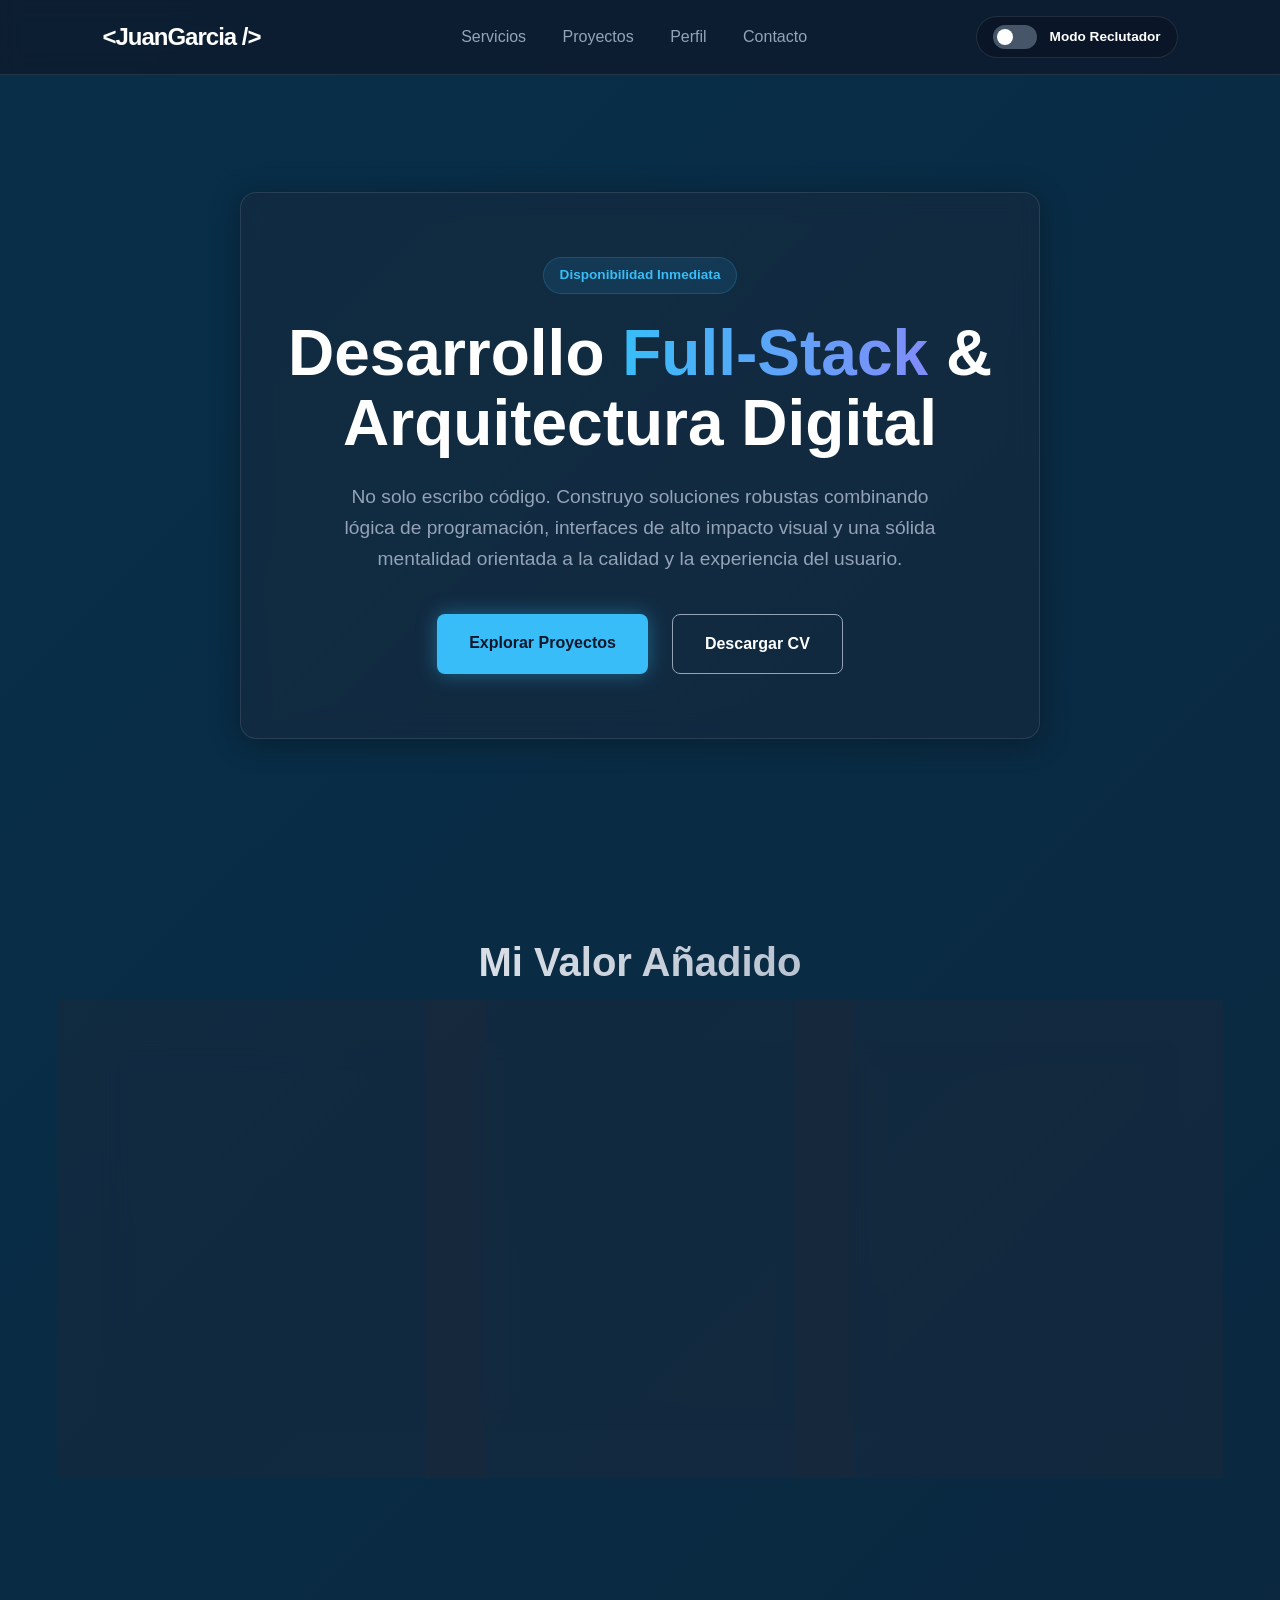
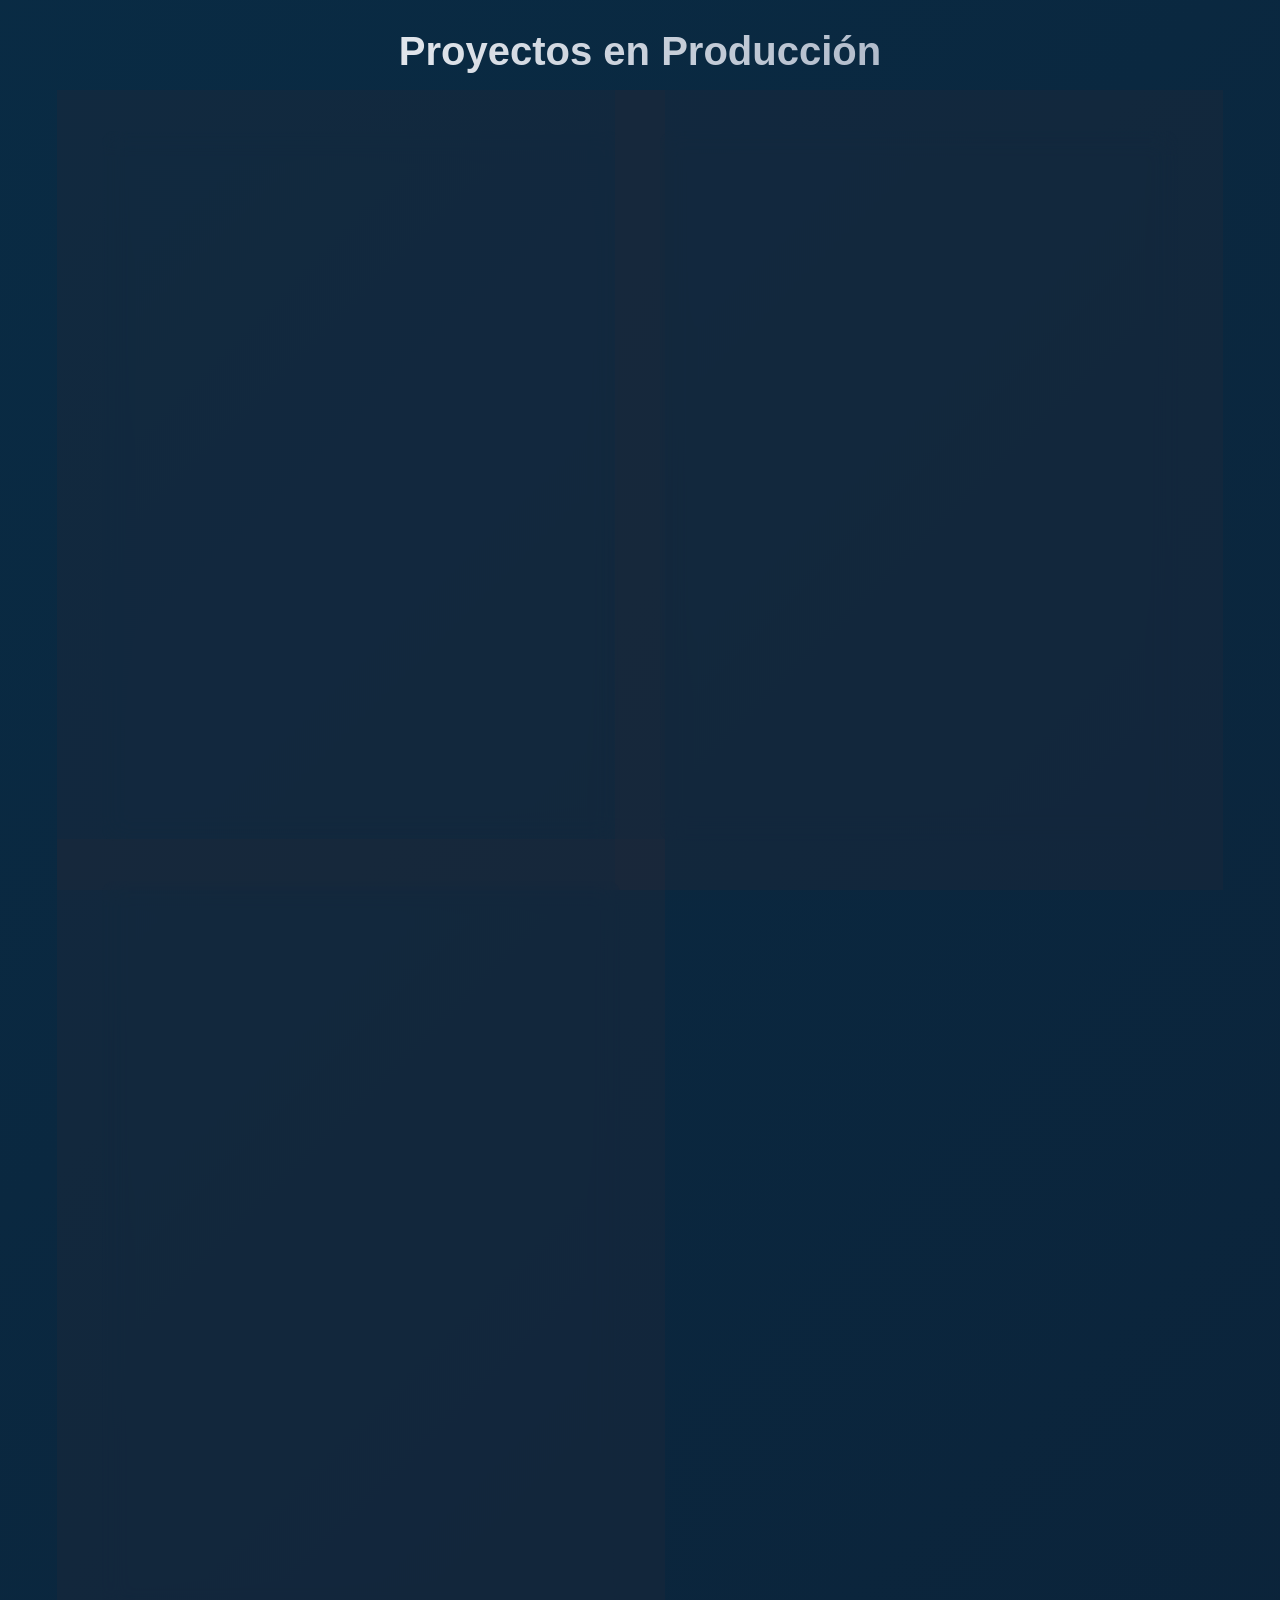
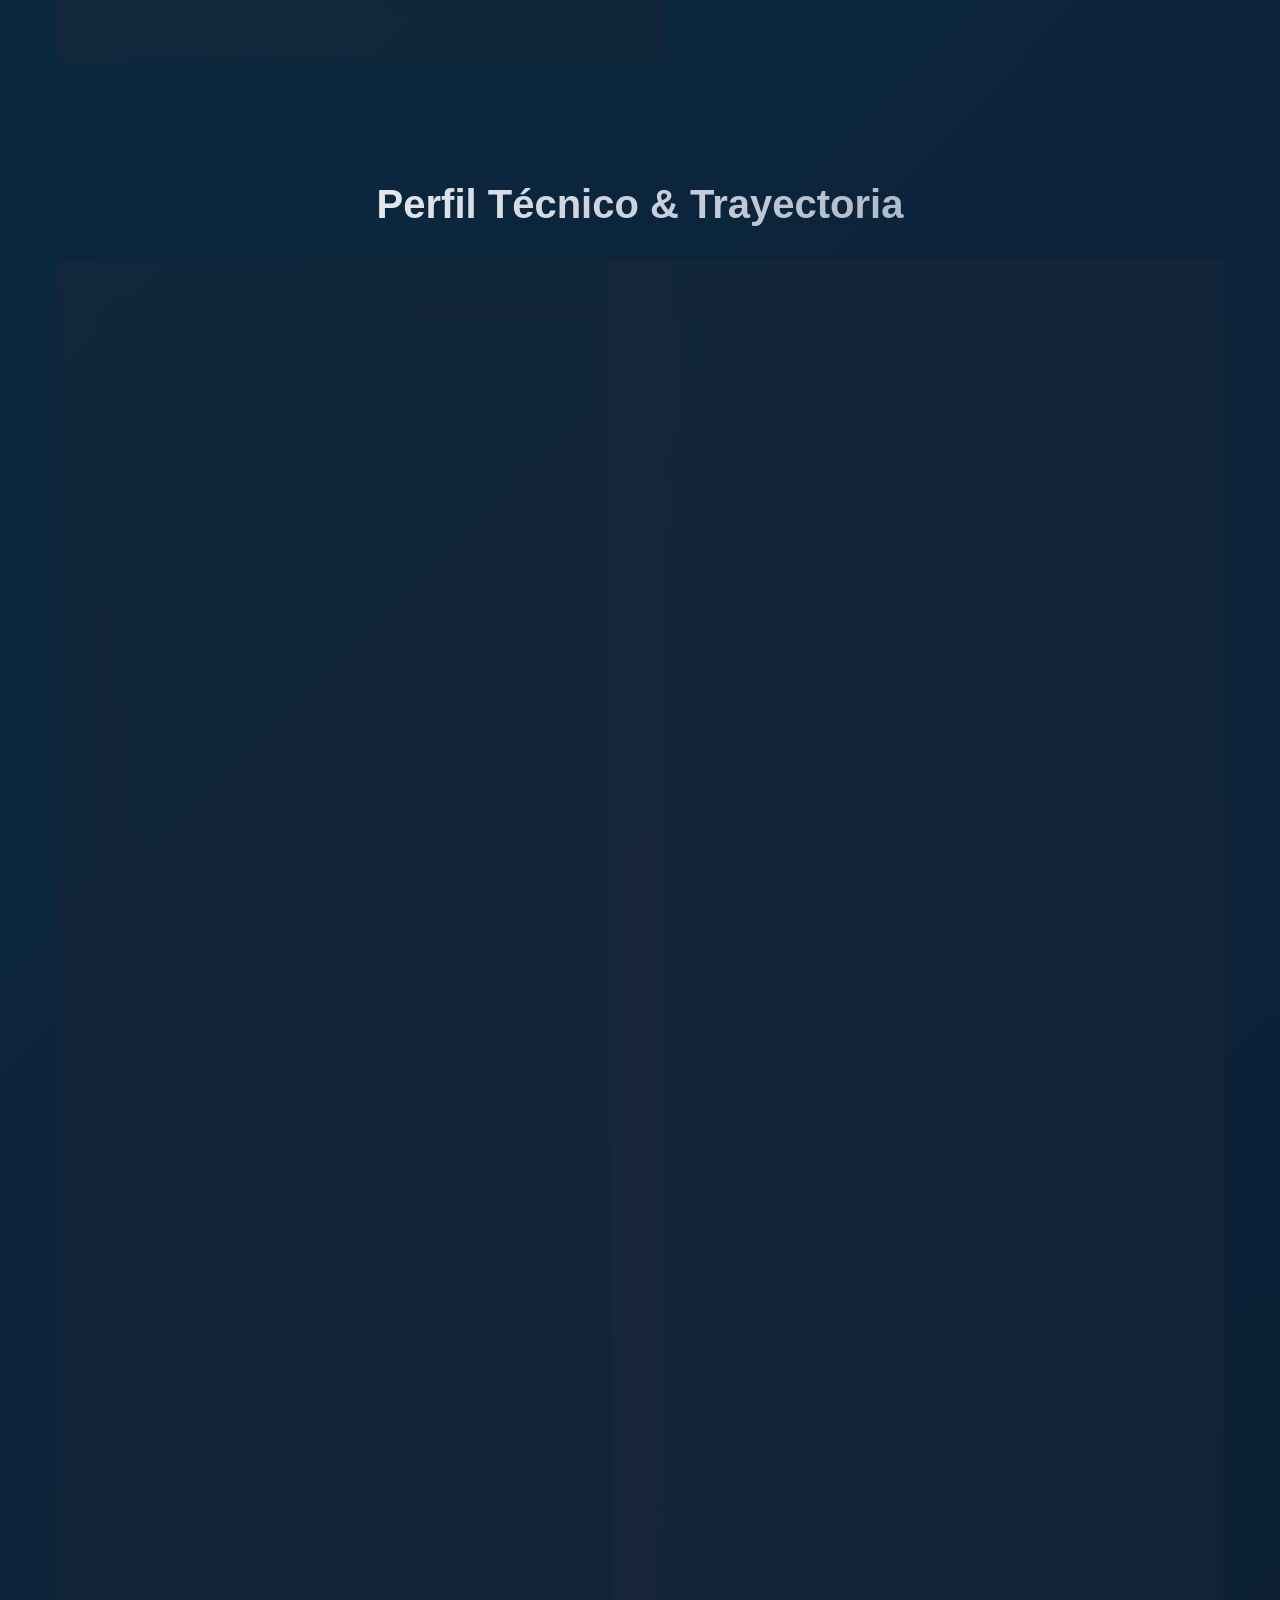
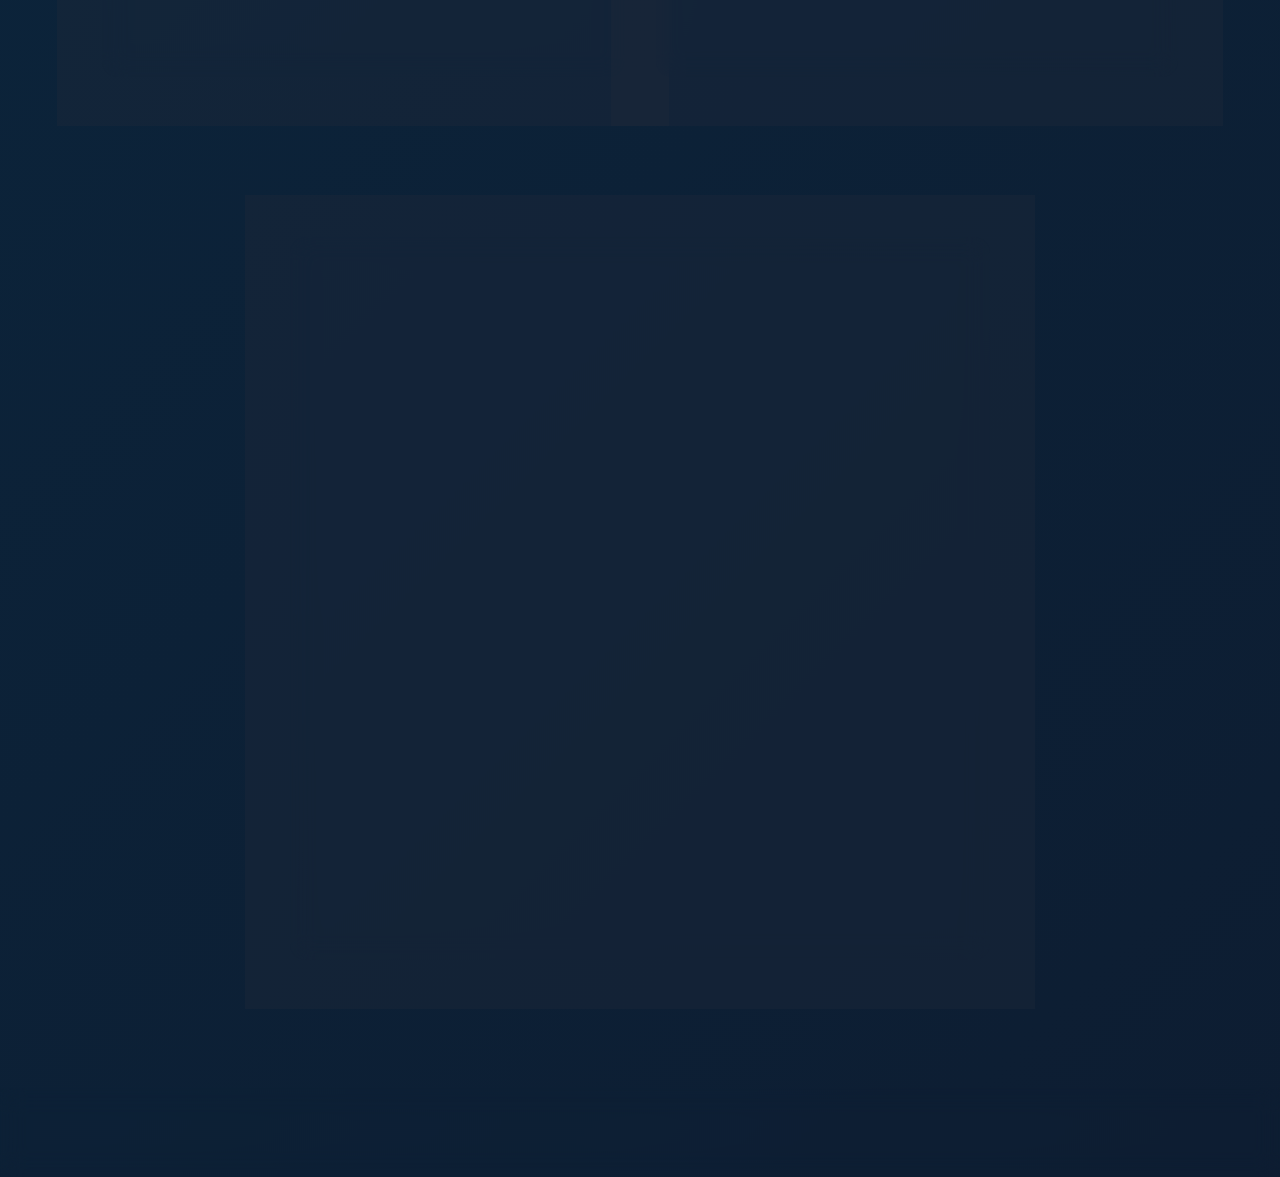
==== HTML/index.html @ 7538dfa9 "Lanzamiento inicial: Estructura del portafolio profesional con carga dinámica de proyectos" ====
<!DOCTYPE html>
<html lang="es">
<head>
    <meta charset="UTF-8">
    <meta name="viewport" content="width=device-width, initial-scale=1.0">
    <title>Juan Garcia | Full-Stack Developer</title>
    <link rel="stylesheet" href="../CSS/style.css">
</head>
<body>

    <header class="main-header">
        <div class="logo">
            <a href="#">&lt;JuanGarcia /&gt;</a>
        </div>
        <nav class="nav-links">
            <a href="#servicios">Servicios</a>
            <a href="#proyectos">Proyectos</a>
            <a href="#sobre-mi">Perfil</a>
            <a href="#contacto">Contacto</a>
        </nav>
        <div class="recruiter-toggle-container">
            <label class="switch">
                <input type="checkbox" id="recruiterModeToggle">
                <span class="slider round"></span>
            </label>
            <span class="toggle-text">Modo Reclutador</span>
        </div>
    </header>

    <main>
        <!-- HERO SECTION -->
        <section id="hero" class="hero-section">
            <div class="glass-panel hero-content">
                <div class="hero-badge">Disponibilidad Inmediata</div>
                <h1>Desarrollo <span class="highlight-gradient">Full-Stack</span> & Arquitectura Digital</h1>
                <p class="hero-description">
                    No solo escribo código. Construyo soluciones robustas combinando lógica de programación, interfaces de alto impacto visual y una sólida mentalidad orientada a la calidad y la experiencia del usuario.
                </p>
                <div class="hero-ctas">
                    <a href="#proyectos" class="btn btn-glow">Explorar Proyectos</a>
                    <a href="assets/cv-juan-garcia.pdf" download="CV_Juan_Garcia.pdf" class="btn btn-outline recruiter-target">
                        Descargar CV
                    </a>
                </div>
            </div>
        </section>

        <!-- SERVICES SECTION -->
        <section id="servicios" class="services-section">
            <h2 class="section-title">Mi Valor Añadido</h2>
            <div class="services-grid">
                <div class="service-card glass-panel">
                    <div class="service-icon">⚙️</div>
                    <h3>Desarrollo Web & Lógica</h3>
                    <p>Creación de interfaces dinámicas y estructuradas utilizando HTML5, CSS3 y JavaScript para el frontend, junto con la implementación de scripts y lógica de programación en Python.</p>
                </div>
                <div class="service-card glass-panel">
                    <div class="service-icon">🛡️</div>
                    <h3>Calidad de Software (QA)</h3>
                    <p>Aplicación de mi experiencia en testing para asegurar un código robusto. Diseño aplicaciones con una mentalidad preventiva, enfocada en la detección temprana de bugs y la estabilidad del sistema.</p>
                </div>
                <div class="service-card glass-panel">
                    <div class="service-icon">🗣️</div>
                    <h3>UI/UX Centrado en el Usuario</h3>
                    <p>Uso de mi background en atención al cliente para entender empáticamente las necesidades reales del usuario final, traduciéndolas en interfaces digitales intuitivas y fluidas.</p>
                </div>
            </div>
        </section>

        <!-- PROJECTS SECTION -->
        <section id="proyectos" class="projects-section">
            <h2 class="section-title">Proyectos en Producción</h2>
            <div id="projectsGrid" class="projects-grid"></div>
        </section>

        <!-- PROFILE / DASHBOARD SECTION -->
        <section id="sobre-mi" class="about-section">
            <h2 class="section-title">Perfil Técnico & Trayectoria</h2>

            <div class="dashboard-container">
                <!-- COLUMNA IZQUIERDA: DASHBOARD DE MÉTRICAS -->
                <div class="metrics-panel glass-panel">
                    <h3 class="panel-subtitle">Stack de Tecnologías</h3>
                    <div class="stats-grid">

                        <div class="stat-card">
                            <div class="stat-value">65<span class="percent">%</span></div>
                            <div class="stat-label">HTML5 & CSS3 (Maquetación)</div>
                            <div class="stat-bar"><div class="fill" style="width: 65%;"></div></div>
                        </div>

                        <div class="stat-card">
                            <div class="stat-value">60<span class="percent">%</span></div>
                            <div class="stat-label">JavaScript (Lógica Core)</div>
                            <div class="stat-bar"><div class="fill" style="width: 60%;"></div></div>
                        </div>

                        <div class="stat-card">
                            <div class="stat-value">60<span class="percent">%</span></div>
                            <div class="stat-label">Python (Estructuras & Scripting)</div>
                            <div class="stat-bar"><div class="fill" style="width: 60%;"></div></div>
                        </div>

                        <div class="stat-card">
                            <div class="stat-value">55<span class="percent">%</span></div>
                            <div class="stat-label">Git & GitHub (Control de Versiones)</div>
                            <div class="stat-bar"><div class="fill" style="width: 55%;"></div></div>
                        </div>

                        <div class="stat-card">
                            <div class="stat-value">50<span class="percent">%</span></div>
                            <div class="stat-label">Jira (Gestión de Tareas)</div>
                            <div class="stat-bar"><div class="fill" style="width: 50%;"></div></div>
                        </div>

                        <div class="stat-card">
                            <div class="stat-value">50<span class="percent">%</span></div>
                            <div class="stat-label">QA & Testing Junior</div>
                            <div class="stat-bar"><div class="fill" style="width: 50%;"></div></div>
                        </div>

                        <div class="stat-card">
                            <div class="stat-value">40<span class="percent">%</span></div>
                            <div class="stat-label">SQL (Consultas Básicas)</div>
                            <div class="stat-bar"><div class="fill" style="width: 40%;"></div></div>
                        </div>

                        <div class="stat-card">
                            <div class="stat-value">30<span class="percent">%</span></div>
                            <div class="stat-label">PHP (Sintaxis Inicial)</div>
                            <div class="stat-bar"><div class="fill" style="width: 30%;"></div></div>
                        </div>

                    </div>
                </div>

                <!-- COLUMNA DERECHA: ITINERARIO / LÍNEA DE TIEMPO -->
                <div class="timeline-panel glass-panel">
                    <h3 class="panel-subtitle">Trayectoria & Formación</h3>
                    <div class="timeline-route">

                        <!-- NODO: Formación Académica -->
                        <div class="timeline-node">
                            <div class="node-marker"></div>
                            <div class="node-content">
                                <span class="node-date">Educación</span>
                                <h4>Bachillerato - UTU ISBO</h4>
                                <p>Culminando 3er año de Bachillerato. Actualmente en etapa de rendición de exámenes finales para completar mi formación secundaria.</p>
                            </div>
                        </div>

                        <!-- NODO: Call Center -->
                        <div class="timeline-node">
                            <div class="node-marker"></div>
                            <div class="node-content">
                                <span class="node-date">Experiencia en Atención</span>
                                <h4>Customer Support & Comunicación</h4>
                                <p>Desarrollo de habilidades en comunicación efectiva, resolución de conflictos y atención al usuario. Aprendí a entender las necesidades reales de los clientes detrás de cualquier pantalla.</p>
                            </div>
                        </div>

                        <!-- NODO: Tester -->
                        <div class="timeline-node">
                            <div class="node-marker"></div>
                            <div class="node-content">
                                <span class="node-date">Experiencia en QA</span>
                                <h4>Tester Jr.</h4>
                                <p>Detección de errores, seguimiento de tickets y calidad de software. Entender cómo se testea una aplicación me permite hoy escribir código más robusto y menos propenso a errores.</p>
                            </div>
                        </div>

                        <!-- NODO: Actualidad -->
                        <div class="timeline-node active-node">
                            <div class="node-marker glow-marker"></div>
                            <div class="node-content">
                                <span class="node-date">Presente</span>
                                <h4>Desarrollador en Formación</h4>
                                <p>Aplicando mi mentalidad de Tester y mi experiencia en atención al cliente para construir aplicaciones enfocadas en la calidad, la lógica limpia y la experiencia de usuario final.</p>
                            </div>
                        </div>

                    </div>
                </div>
            </div>
        </section>

        <!-- CONTACT SECTION -->
        <section id="contacto" class="contact-section">
            <div class="contact-container glass-panel">
                <h2 class="section-title">Hablemos de código</h2>
                <p class="contact-subtitle">Si buscás a alguien enfocado en la calidad, con bases sólidas de lógica y con orientación al usuario, dejame un mensaje.</p>

                <form id="contactForm" class="contact-form" action="https://formspree.io/f/mwvjknea" method="POST">
                    <div class="form-group">
                        <input type="text" id="name" name="nombre" placeholder="Tu Nombre o Empresa" required>
                    </div>
                    <div class="form-group">
                        <input type="email" id="email" name="email" placeholder="Correo electrónico" required>
                    </div>
                    <div class="form-group">
                        <textarea id="message" name="mensaje" rows="5" placeholder="Contame sobre tu proyecto o vacante..." required></textarea>
                    </div>
                    <button type="submit" class="btn btn-glow recruiter-target" style="width: 100%;">Enviar Mensaje Directo</button>
                </form>
            </div>
        </section>
    </main>

    <!-- FOOTER -->
    <footer class="main-footer glass-panel">
        <p>&copy; 2026 Juan Garcia. Todos los derechos reservados.</p>
        <div class="footer-socials">
            <a href="https://github.com/garciamaurente-sys" target="_blank" class="recruiter-target">GitHub</a>
            <a href="https://www.linkedin.com/in/juan-garcía-a3ab73315/" target="_blank" class="recruiter-target">LinkedIn</a>
        </div>
    </footer>

    <script src="../JS/portfolio.js"></script>
</body>
</html>
---- CSS/style.css ----
/* RESET & VARIABLES BASE */
* {
    margin: 0;
    padding: 0;
    box-sizing: border-box;
    font-family: 'Inter', 'Segoe UI', Tahoma, sans-serif;
    scroll-behavior: smooth;
}

:root {
    --text-main: #ffffff;
    --text-muted: #94a3b8;
    --accent: #38bdf8;         /* Azul cian brillante */
    --accent-hover: #0284c7;
    --recruiter-color: #fbbf24;/* Ámbar para el Modo Reclutador */
    --glass-bg: rgba(30, 41, 59, 0.4);
    --glass-border: rgba(255, 255, 255, 0.1);
}

/* FONDO ANIMADO DE ALTO IMPACTO */
body {
    background: linear-gradient(-45deg, #0f172a, #1e1b4b, #0f172a, #082f49);
    background-size: 400% 400%;
    animation: gradientBG 15s ease infinite;
    color: var(--text-main);
    line-height: 1.6;
    overflow-x: hidden;
}

@keyframes gradientBG {
    0% { background-position: 0% 50%; }
    50% { background-position: 100% 50%; }
    100% { background-position: 0% 50%; }
}

/* EFECTO CRISTAL (GLASSMORPHISM) */
.glass-panel {
    background: var(--glass-bg);
    backdrop-filter: blur(12px);
    -webkit-backdrop-filter: blur(12px);
    border: 1px solid var(--glass-border);
    border-radius: 16px;
    box-shadow: 0 4px 30px rgba(0, 0, 0, 0.3);
}

/* ENCABEZADO */
.main-header {
    position: fixed;
    top: 0; width: 100%;
    display: flex; justify-content: space-between; align-items: center;
    padding: 1rem 8%;
    z-index: 1000;
    background: rgba(15, 23, 42, 0.7);
    backdrop-filter: blur(10px);
    border-bottom: 1px solid var(--glass-border);
}

.logo a { color: var(--text-main); font-weight: 800; font-size: 1.5rem; text-decoration: none; letter-spacing: -1px;}
.nav-links a { color: var(--text-muted); text-decoration: none; margin-left: 2rem; font-weight: 500; transition: 0.3s; }
.nav-links a:hover { color: var(--accent); }

/* SECCIONES COMUNES */
section { padding: 6rem 8% 4rem 8%; min-height: 80vh; display: flex; flex-direction: column; justify-content: center; }
.section-title { font-size: 2.5rem; margin-bottom: 3rem; text-align: center; font-weight: 800; background: linear-gradient(to right, #fff, #94a3b8); -webkit-background-clip: text; -webkit-text-fill-color: transparent; }

/* HERO SECTION */
.hero-section { padding-top: 12rem; align-items: center; text-align: center; }
.hero-content { padding: 4rem 2rem; max-width: 800px; }
.hero-badge { display: inline-block; padding: 0.4rem 1rem; border-radius: 50px; background: rgba(56, 189, 248, 0.1); color: var(--accent); font-size: 0.85rem; font-weight: 600; margin-bottom: 1.5rem; border: 1px solid rgba(56, 189, 248, 0.2); }
.hero-content h1 { font-size: 4rem; font-weight: 900; line-height: 1.1; margin-bottom: 1.5rem; }
.highlight-gradient { background: linear-gradient(to right, #38bdf8, #818cf8); -webkit-background-clip: text; -webkit-text-fill-color: transparent; }
.hero-description { font-size: 1.2rem; color: var(--text-muted); margin-bottom: 2.5rem; max-width: 600px; margin-left: auto; margin-right: auto; }

/* BOTONES MEJORADOS */
.hero-ctas { display: flex; gap: 1.5rem; justify-content: center; }
.btn { padding: 1rem 2rem; border-radius: 8px; font-weight: 700; text-decoration: none; transition: all 0.3s ease; cursor: pointer; border: none; font-size: 1rem; }
.btn-glow { background: var(--accent); color: #0f172a; box-shadow: 0 0 20px rgba(56, 189, 248, 0.4); }
.btn-glow:hover { transform: translateY(-3px); box-shadow: 0 0 30px rgba(56, 189, 248, 0.6); }
.btn-outline { background: transparent; color: var(--text-main); border: 1px solid var(--text-muted); }
.btn-outline:hover { border-color: var(--text-main); background: rgba(255,255,255,0.05); }

/* SERVICIOS (NUEVO) */
.services-grid { display: grid; grid-template-columns: repeat(auto-fit, minmax(280px, 1fr)); gap: 2rem; }
.service-card { padding: 2.5rem; text-align: center; transition: transform 0.3s; }
.service-card:hover { transform: translateY(-10px); border-color: var(--accent); }
.service-icon { font-size: 3rem; margin-bottom: 1.5rem; }
.service-card h3 { font-size: 1.3rem; margin-bottom: 1rem; color: #e2e8f0; }
.service-card p { color: var(--text-muted); font-size: 0.95rem; }

/* TARJETAS DE PROYECTOS */
.projects-grid { display: grid; grid-template-columns: repeat(auto-fit, minmax(340px, 1fr)); gap: 2.5rem; }
.project-card { padding: 2rem; display: flex; flex-direction: column; transition: transform 0.4s; }
.project-card:hover { transform: translateY(-8px); border-color: rgba(255,255,255,0.3); box-shadow: 0 10px 40px rgba(0,0,0,0.5); }
.project-badge { background: rgba(56, 189, 248, 0.15); color: var(--accent); padding: 0.3rem 0.8rem; font-size: 0.8rem; font-weight: 700; border-radius: 50px; width: fit-content; margin-bottom: 1.5rem; }
.project-card h3 { margin-bottom: 1rem; font-size: 1.5rem; font-weight: 700; }
.project-problem, .project-solution { font-size: 0.95rem; margin-bottom: 1rem; color: var(--text-muted); }
.project-problem strong, .project-solution strong { color: var(--text-main); font-weight: 600; }
.project-tech { display: flex; flex-wrap: wrap; gap: 0.6rem; margin: 1.5rem 0; }
.project-tech span { background: rgba(15, 23, 42, 0.6); border: 1px solid var(--glass-border); color: #cbd5e1; padding: 0.3rem 0.7rem; font-size: 0.8rem; border-radius: 6px; }
.project-links { margin-top: auto; display: flex; gap: 1.5rem; padding-top: 1rem; border-top: 1px solid var(--glass-border); }
.btn-link { color: var(--accent); text-decoration: none; font-size: 0.95rem; font-weight: 600; display: flex; align-items: center; gap: 0.4rem; }
.btn-link:hover { text-shadow: 0 0 10px rgba(56, 189, 248, 0.5); }
.live-demo { color: var(--text-muted); }

/* SOBRE MÍ */
.about-container { padding: 4rem; display: flex; gap: 4rem; flex-wrap: wrap; }
.about-text { flex: 1; min-width: 300px; font-size: 1.05rem; color: #e2e8f0; }
.about-text p { margin-bottom: 1.5rem; }
.tech-stack { flex: 1; min-width: 300px; }
.tech-stack h3 { margin-bottom: 2rem; color: var(--accent); }
.skills-grid { display: grid; grid-template-columns: 1fr 1fr; gap: 1rem; }
.skill-item { background: rgba(15, 23, 42, 0.4); border: 1px solid var(--glass-border); padding: 1rem; border-radius: 8px; font-size: 0.95rem; text-align: center; font-weight: 600; }

/* CONTACTO */
.contact-container { max-width: 700px; margin: 0 auto; padding: 4rem; text-align: center; }
.contact-subtitle { color: var(--text-muted); margin-bottom: 3rem; font-size: 1.1rem; }
.contact-form { display: flex; flex-direction: column; gap: 1.5rem; text-align: left; }
.form-group input, .form-group textarea { width: 100%; padding: 1.2rem; background: rgba(15, 23, 42, 0.5); border: 1px solid var(--glass-border); border-radius: 8px; color: var(--text-main); font-size: 1rem; transition: border-color 0.3s; }
.form-group input:focus, .form-group textarea:focus { outline: none; border-color: var(--accent); background: rgba(15, 23, 42, 0.8); }

/* FOOTER */
.main-footer { padding: 2rem 8%; margin-top: 4rem; display: flex; justify-content: space-between; align-items: center; color: var(--text-muted); font-size: 0.95rem; flex-wrap: wrap; gap: 1rem; border-radius: 0; border-left: none; border-right: none; border-bottom: none; }
.footer-socials a { color: var(--text-main); margin-left: 1.5rem; text-decoration: none; font-weight: 600; }
.footer-socials a:hover { color: var(--accent); }

/* TOGGLE RECLUTADOR & ACTIVACIÓN */
.recruiter-toggle-container { display: flex; align-items: center; gap: 0.8rem; background: rgba(0,0,0,0.2); padding: 0.5rem 1rem; border-radius: 50px; border: 1px solid var(--glass-border); }
.toggle-text { font-size: 0.85rem; font-weight: 700; color: var(--text-main); }
.switch { position: relative; display: inline-block; width: 44px; height: 24px; }
.switch input { opacity: 0; width: 0; height: 0; }
.slider { position: absolute; cursor: pointer; top: 0; left: 0; right: 0; bottom: 0; background-color: #475569; transition: .4s; border-radius: 24px; }
.slider:before { position: absolute; content: ""; height: 16px; width: 16px; left: 4px; bottom: 4px; background-color: white; transition: .4s; border-radius: 50%; }
input:checked + .slider { background-color: var(--recruiter-color); box-shadow: 0 0 10px var(--recruiter-color); }
input:checked + .slider:before { transform: translateX(20px); }

body.recruiter-mode-active { --accent: var(--recruiter-color); }
body.recruiter-mode-active .recruiter-target { box-shadow: 0 0 20px var(--recruiter-color); border: 2px solid var(--recruiter-color) !important; animation: pulse 1.5s infinite; background: rgba(251, 191, 36, 0.1); }
body.recruiter-mode-active .project-problem, body.recruiter-mode-active .about-text p:nth-child(2), body.recruiter-mode-active .services-section { opacity: 0.15; transition: opacity 0.4s; filter: grayscale(100%); }

@keyframes pulse { 0% { transform: scale(1); } 50% { transform: scale(1.02); } 100% { transform: scale(1); } }

/* ==========================================================================
   DASHBOARD & ITINERARIO (SOBRE MÍ 3.0)
   ========================================================================== */

.dashboard-container {
    display: grid;
    grid-template-columns: repeat(auto-fit, minmax(350px, 1fr));
    gap: 2rem;
    margin-top: 1rem;
}

.panel-subtitle {
    font-size: 1.4rem;
    color: var(--accent);
    margin-bottom: 2rem;
    font-weight: 800;
    text-transform: uppercase;
    letter-spacing: 1px;
    border-bottom: 1px solid var(--glass-border);
    padding-bottom: 1rem;
}

.metrics-panel, .timeline-panel {
    padding: 2.5rem;
}

/* MÉTRICAS (ESTILO MARCADOR) */
.stats-grid {
    display: flex;
    flex-direction: column;
    gap: 1.5rem;
}

.stat-card {
    background: rgba(0, 0, 0, 0.2);
    padding: 1.2rem;
    border-radius: 8px;
    border: 1px solid rgba(255, 255, 255, 0.05);
}

.stat-value {
    font-size: 2.5rem;
    font-weight: 900;
    line-height: 1;
    color: var(--text-main);
    font-family: monospace; /* Le da el toque analítico/dashboard */
}

.stat-value .percent {
    font-size: 1.2rem;
    color: var(--accent);
}

.stat-label {
    font-size: 0.9rem;
    color: var(--text-muted);
    font-weight: 600;
    margin: 0.5rem 0;
    text-transform: uppercase;
}

/* Barras de progreso deportivas */
.stat-bar {
    width: 100%;
    height: 6px;
    background: #334155;
    border-radius: 10px;
    overflow: hidden;
    margin-top: 0.8rem;
}

.stat-bar .fill {
    height: 100%;
    background: linear-gradient(90deg, var(--accent), #818cf8);
    border-radius: 10px;
    box-shadow: 0 0 10px rgba(56, 189, 248, 0.5);
}

/* LÍNEA DE TIEMPO (ESTILO RUTA DE VIAJE) */
.timeline-route {
    position: relative;
    padding-left: 2rem;
}

/* La "Ruta" principal */
.timeline-route::before {
    content: '';
    position: absolute;
    left: 0;
    top: 0;
    bottom: 0;
    width: 3px;
    background: #334155;
    border-radius: 5px;
}

.timeline-node {
    position: relative;
    margin-bottom: 2.5rem;
}

.timeline-node:last-child {
    margin-bottom: 0;
}

/* Los "Nodos" o paradas */
.node-marker {
    position: absolute;
    left: -2.35rem; /* Ajustado para centrar en la línea */
    top: 5px;
    width: 16px;
    height: 16px;
    border-radius: 50%;
    background: var(--bg-card);
    border: 3px solid var(--text-muted);
    z-index: 2;
    transition: all 0.3s ease;
}

.timeline-node:hover .node-marker {
    border-color: var(--accent);
    background: var(--accent);
    box-shadow: 0 0 15px rgba(56, 189, 248, 0.6);
}

.glow-marker {
    border-color: var(--accent);
    background: var(--accent);
    box-shadow: 0 0 15px rgba(56, 189, 248, 0.6);
    animation: pulse 2s infinite;
}

.node-content {
    background: rgba(15, 23, 42, 0.3);
    padding: 1.5rem;
    border-radius: 8px;
    border: 1px solid transparent;
    transition: all 0.3s ease;
}

.timeline-node:hover .node-content {
    border-color: rgba(56, 189, 248, 0.3);
    background: rgba(15, 23, 42, 0.6);
    transform: translateX(5px);
}

.node-date {
    display: inline-block;
    padding: 0.2rem 0.6rem;
    background: rgba(255,255,255,0.1);
    color: var(--text-muted);
    font-size: 0.75rem;
    font-weight: 700;
    border-radius: 4px;
    margin-bottom: 0.8rem;
    text-transform: uppercase;
}

.active-node .node-date {
    background: rgba(56, 189, 248, 0.2);
    color: var(--accent);
}

.node-content h4 {
    font-size: 1.2rem;
    color: var(--text-main);
    margin-bottom: 0.5rem;
}

.node-content p {
    font-size: 0.95rem;
    color: var(--text-muted);
}

/* ==========================================================================
   TARJETAS DE PROYECTOS OPTIMIZADAS
   ========================================================================== */

.project-card {
    display: flex;
    flex-direction: column;
    overflow: hidden;
    border-radius: 12px;
    transition: transform 0.3s ease, box-shadow 0.3s ease;
}

.project-card:hover {
    transform: translateY(-5px);
    box-shadow: 0 10px 25px rgba(56, 189, 248, 0.15);
}

.project-content {
    padding: 1.8rem;
    display: flex;
    flex-direction: column;
    gap: 0.8rem;
}

.project-tags {
    display: flex;
    flex-wrap: wrap;
    gap: 0.5rem;
}

.tag {
    background: rgba(56, 189, 248, 0.1);
    color: var(--accent);
    padding: 0.2rem 0.6rem;
    font-size: 0.75rem;
    font-weight: 700;
    border-radius: 4px;
    text-transform: uppercase;
}

.project-challenge {
    background: rgba(255, 255, 255, 0.03);
    border-left: 3px solid var(--accent);
    padding: 0.6rem 0.8rem;
    font-size: 0.85rem;
    color: var(--text-muted);
    border-radius: 0 4px 4px 0;
    margin: 0.5rem 0;
}

.project-actions {
    display: flex;
    gap: 1rem;
    margin-top: 0.5rem;
}

.btn-project {
    flex: 1;
    text-align: center;
    padding: 0.6rem;
    font-size: 0.9rem;
    font-weight: 600;
    border-radius: 6px;
    text-decoration: none;
    transition: all 0.2s ease;
}

.btn-project.primary {
    background: var(--accent);
    color: #0f172a;
}

.btn-project.primary:hover {
    background: #7dd3fc;
}

.btn-project.secondary {
    border: 1px solid var(--glass-border);
    color: var(--text-main);
    background: rgba(255, 255, 255, 0.02);
}

.btn-project.secondary:hover {
    background: rgba(255, 255, 255, 0.08);
}
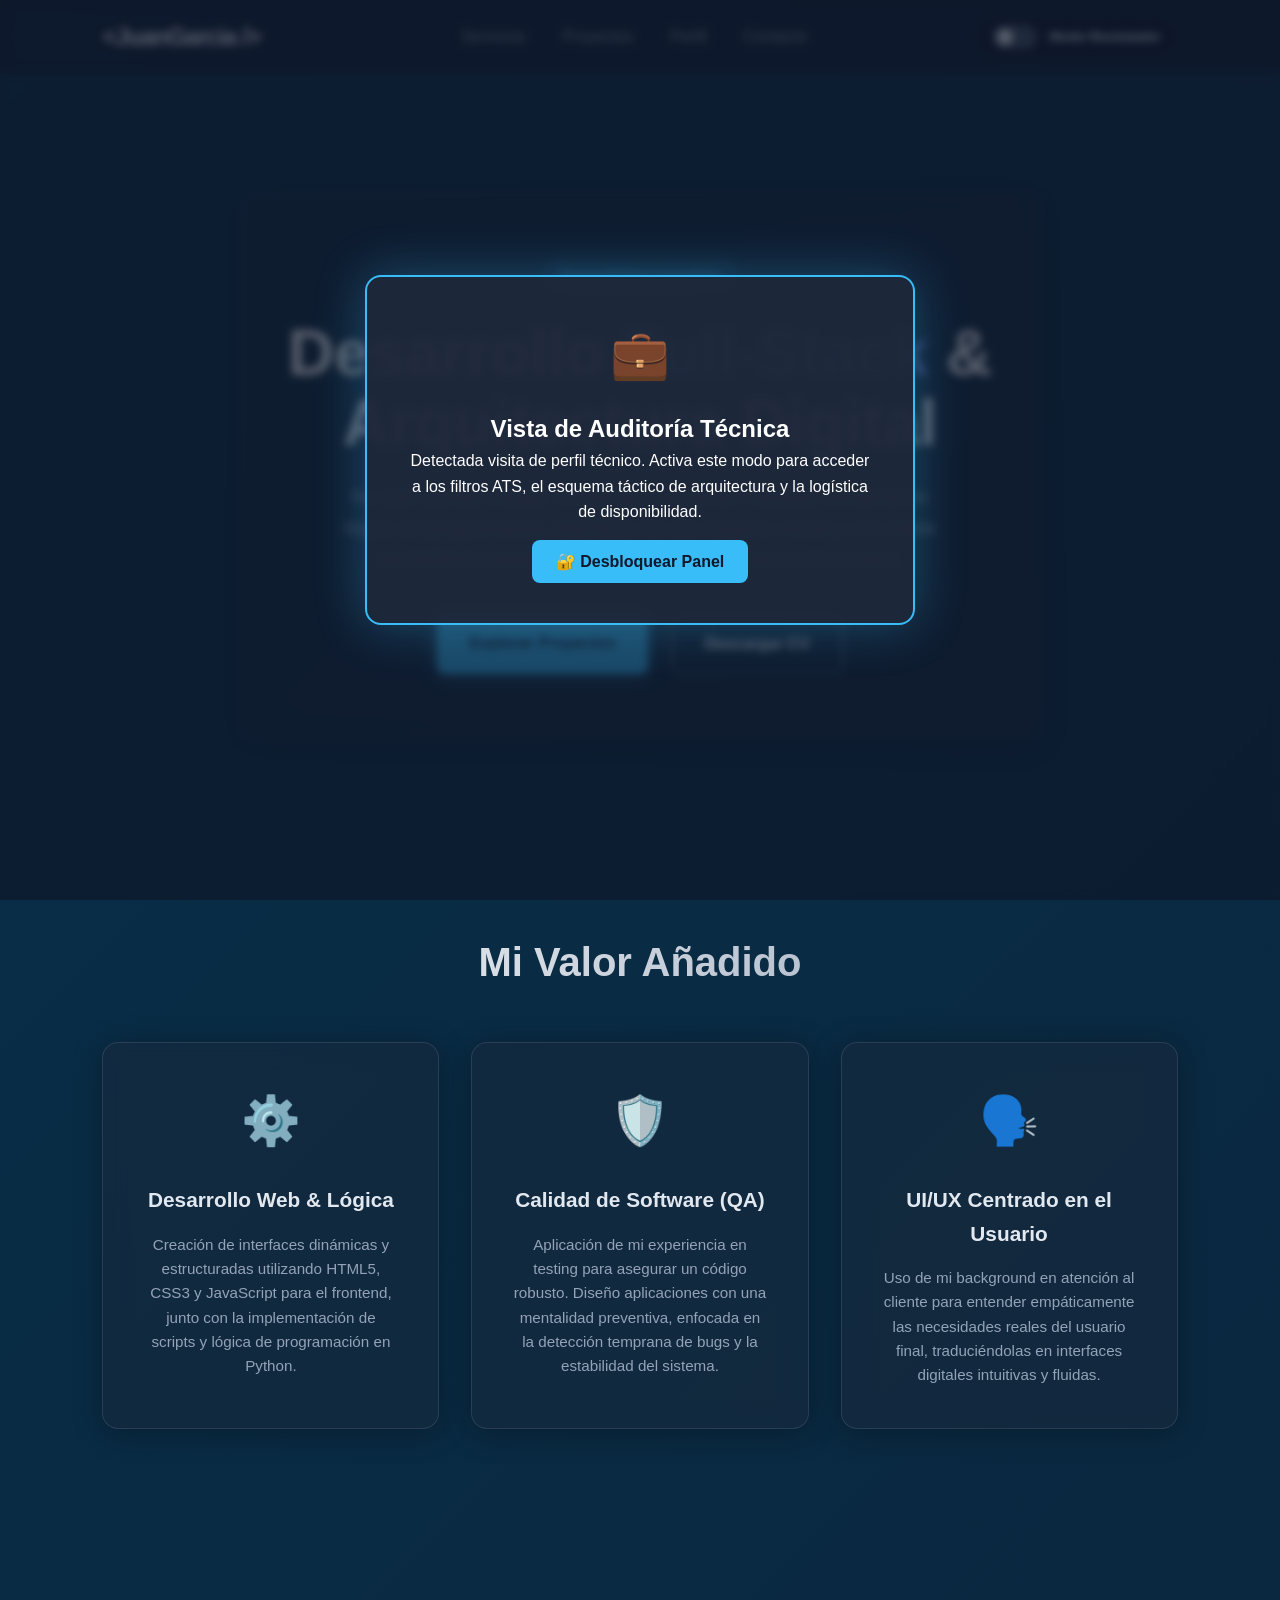
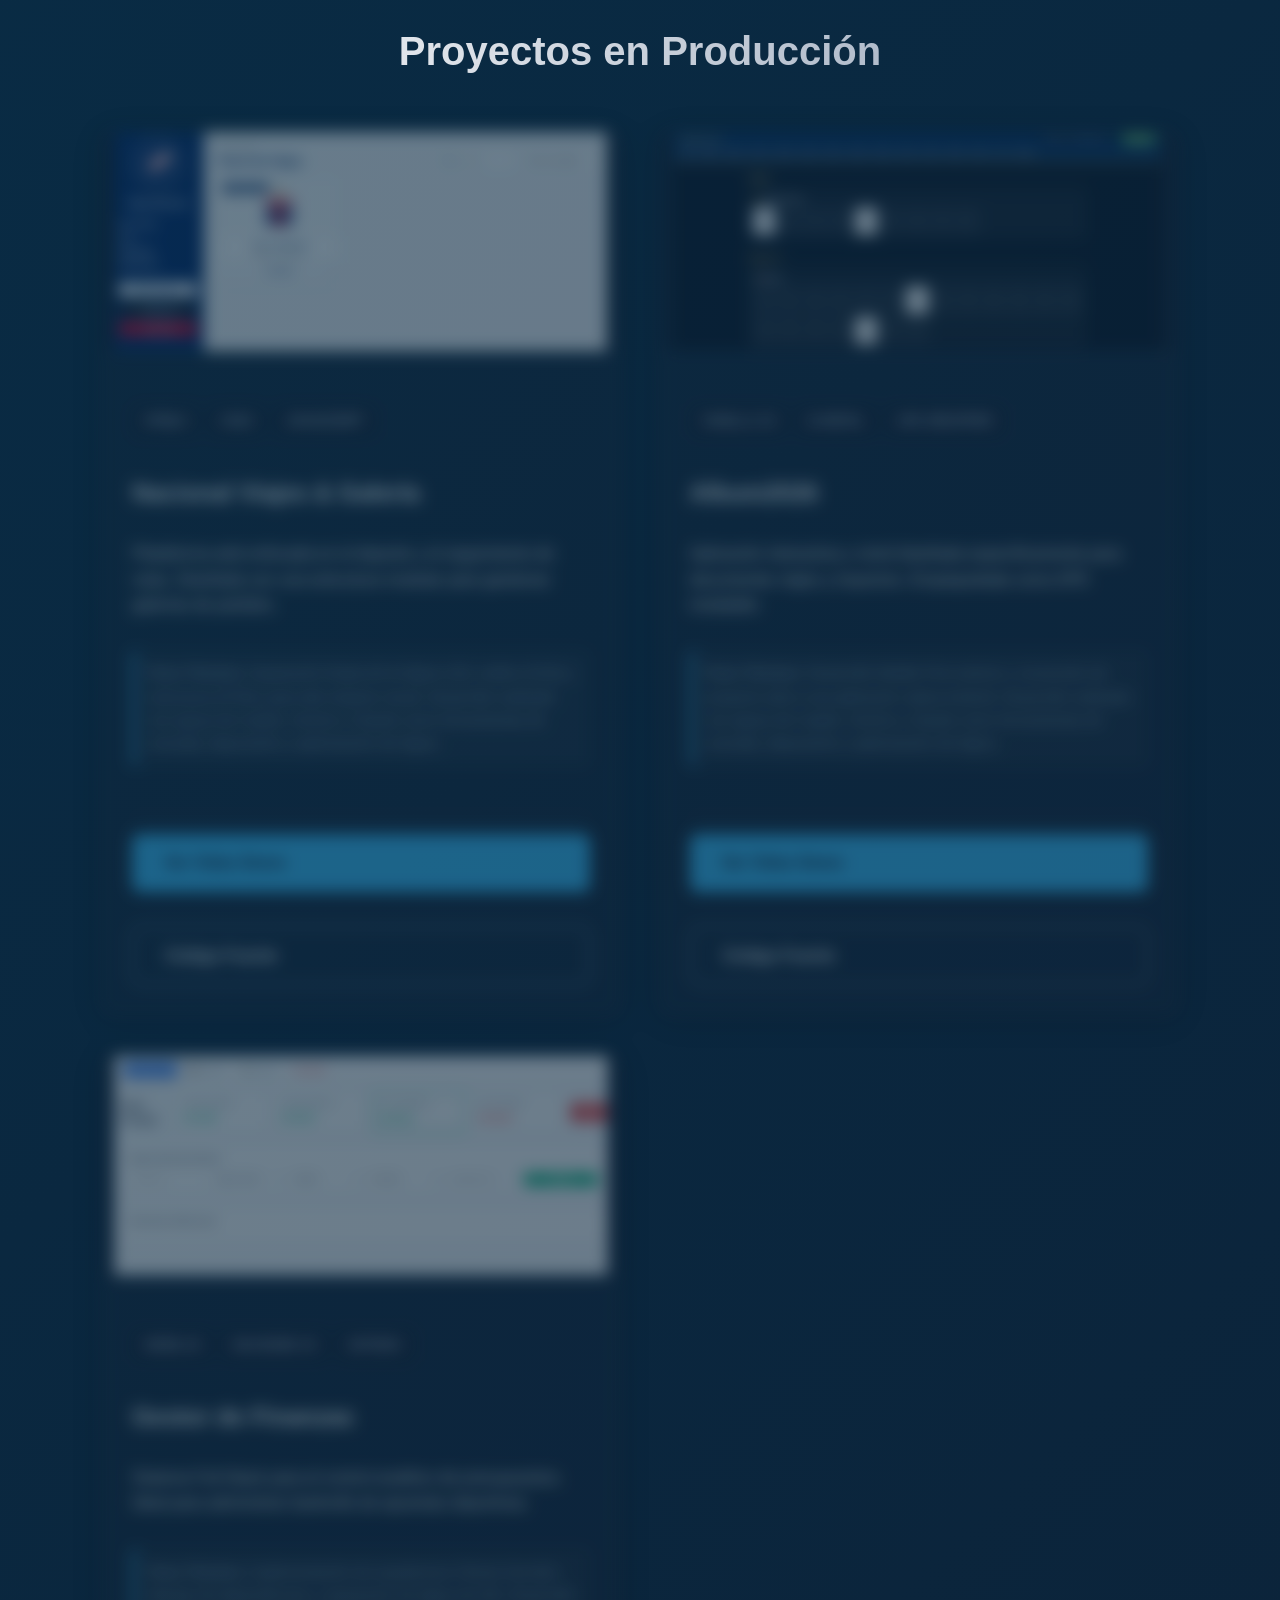
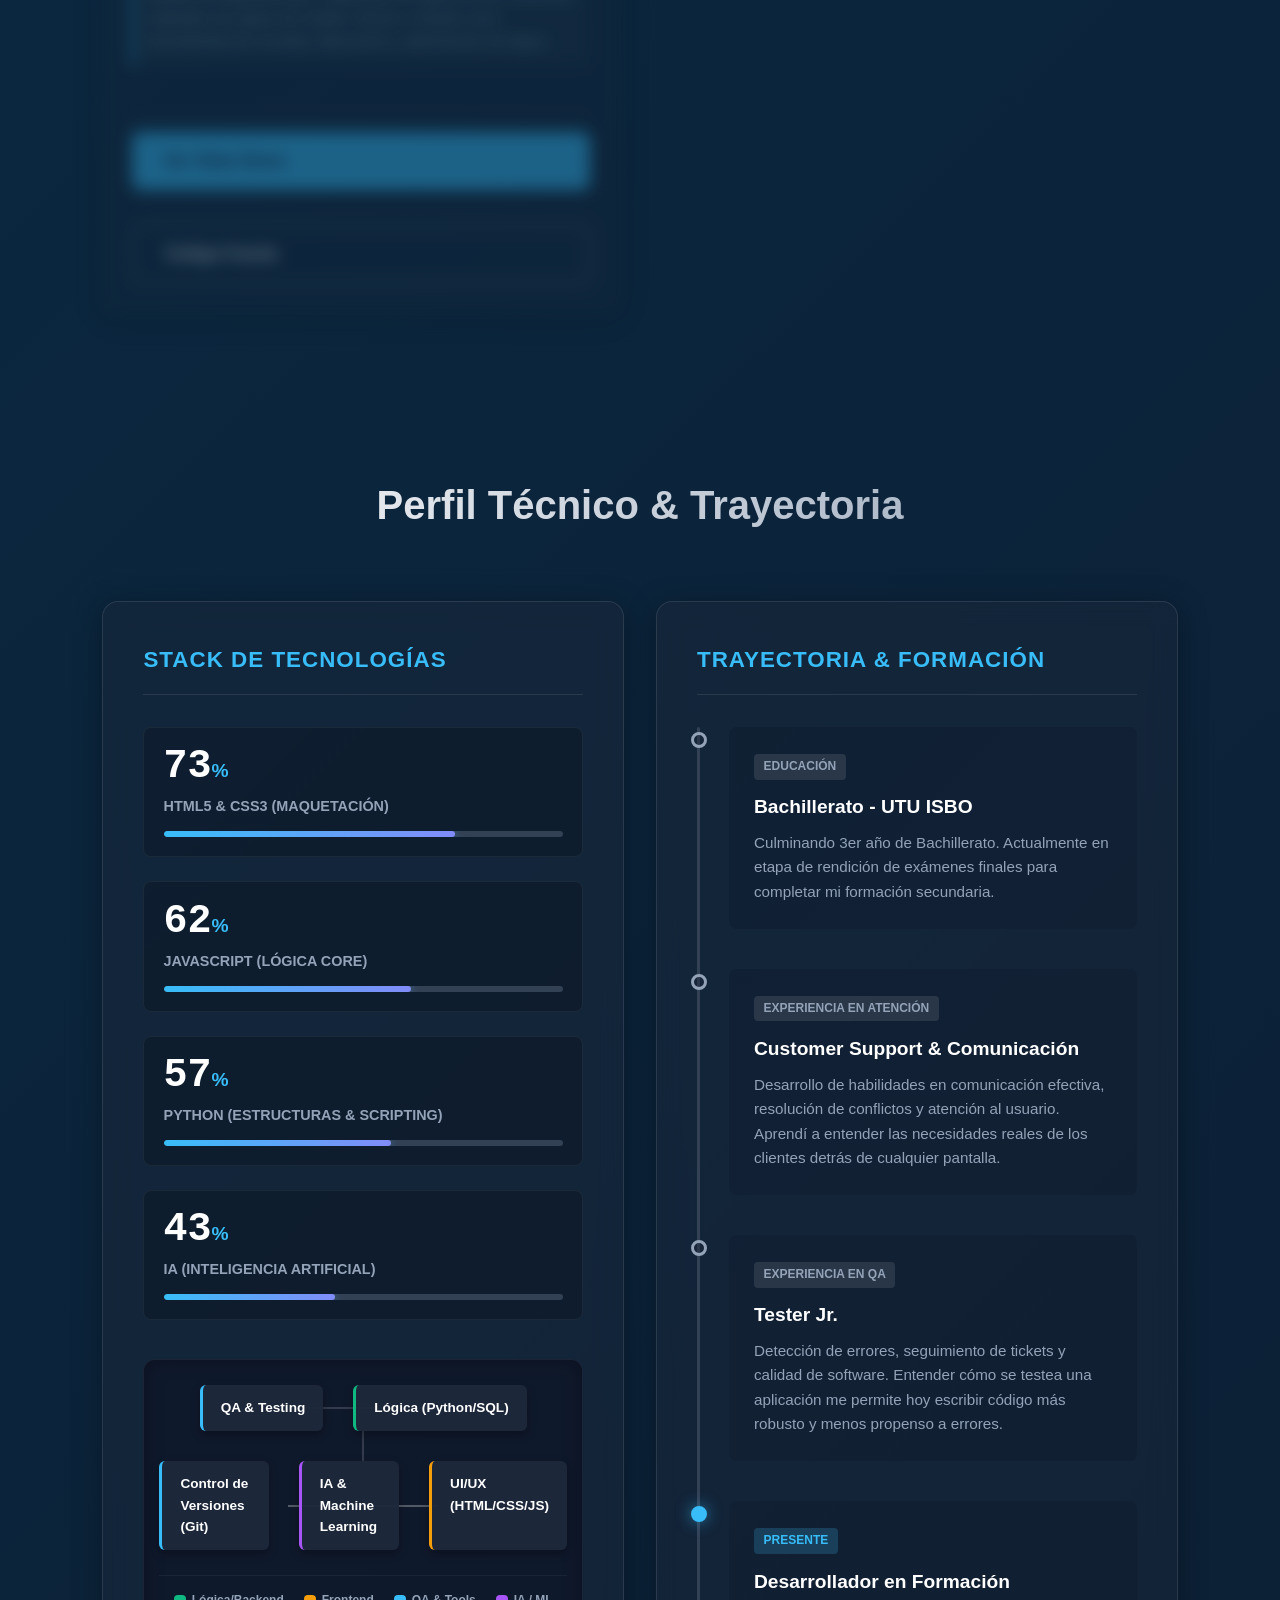
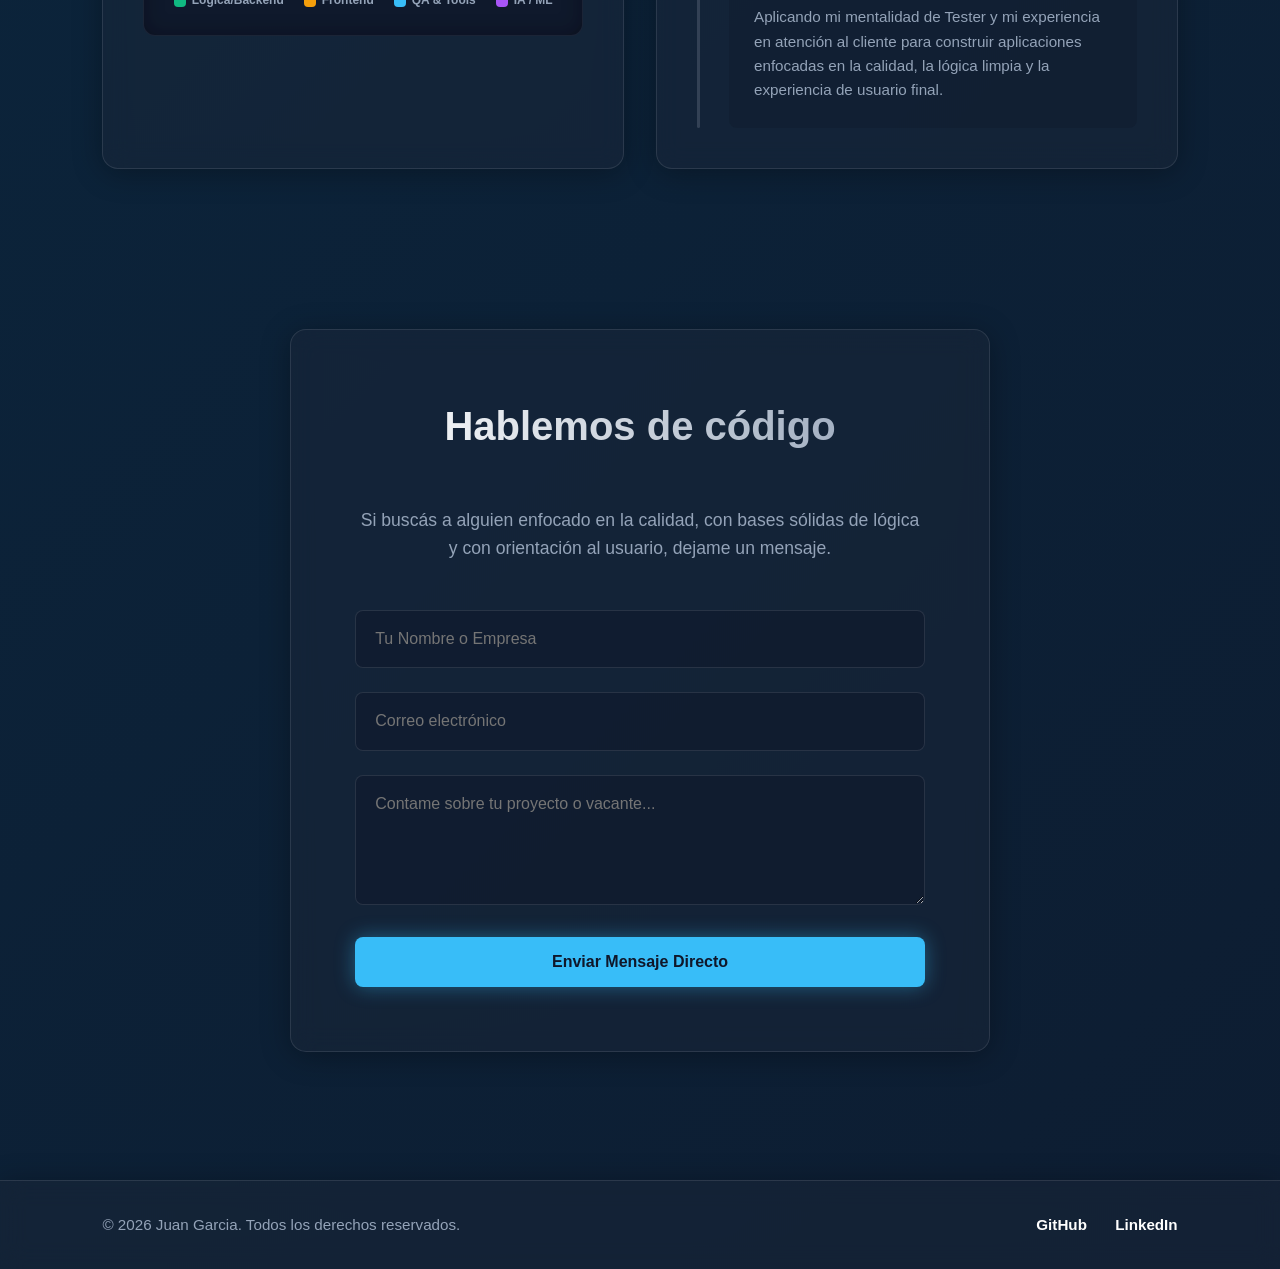
==== commit 31922440: "Actualización: Integracion de vista de auditoria tecnica, reemplazo de pizzarra tactica e implementa" ====
--- a/HTML/index.html
+++ b/HTML/index.html
@@ -28,7 +28,6 @@
     </header>
 
     <main>
-        <!-- HERO SECTION -->
         <section id="hero" class="hero-section">
             <div class="glass-panel hero-content">
                 <div class="hero-badge">Disponibilidad Inmediata</div>
@@ -45,7 +44,6 @@
             </div>
         </section>
 
-        <!-- SERVICES SECTION -->
         <section id="servicios" class="services-section">
             <h2 class="section-title">Mi Valor Añadido</h2>
             <div class="services-grid">
@@ -67,79 +65,73 @@
             </div>
         </section>
 
-        <!-- PROJECTS SECTION -->
         <section id="proyectos" class="projects-section">
             <h2 class="section-title">Proyectos en Producción</h2>
             <div id="projectsGrid" class="projects-grid"></div>
         </section>
 
-        <!-- PROFILE / DASHBOARD SECTION -->
         <section id="sobre-mi" class="about-section">
             <h2 class="section-title">Perfil Técnico & Trayectoria</h2>
 
             <div class="dashboard-container">
-                <!-- COLUMNA IZQUIERDA: DASHBOARD DE MÉTRICAS -->
                 <div class="metrics-panel glass-panel">
                     <h3 class="panel-subtitle">Stack de Tecnologías</h3>
                     <div class="stats-grid">
 
                         <div class="stat-card">
-                            <div class="stat-value">65<span class="percent">%</span></div>
+                            <div class="stat-value">73<span class="percent">%</span></div>
                             <div class="stat-label">HTML5 & CSS3 (Maquetación)</div>
-                            <div class="stat-bar"><div class="fill" style="width: 65%;"></div></div>
+                            <div class="stat-bar"><div class="fill" style="width: 73%;"></div></div>
                         </div>
 
                         <div class="stat-card">
-                            <div class="stat-value">60<span class="percent">%</span></div>
+                            <div class="stat-value">62<span class="percent">%</span></div>
                             <div class="stat-label">JavaScript (Lógica Core)</div>
-                            <div class="stat-bar"><div class="fill" style="width: 60%;"></div></div>
+                            <div class="stat-bar"><div class="fill" style="width: 62%;"></div></div>
                         </div>
 
                         <div class="stat-card">
-                            <div class="stat-value">60<span class="percent">%</span></div>
+                            <div class="stat-value">57<span class="percent">%</span></div>
                             <div class="stat-label">Python (Estructuras & Scripting)</div>
-                            <div class="stat-bar"><div class="fill" style="width: 60%;"></div></div>
-                        </div>
-
-                        <div class="stat-card">
-                            <div class="stat-value">55<span class="percent">%</span></div>
-                            <div class="stat-label">Git & GitHub (Control de Versiones)</div>
-                            <div class="stat-bar"><div class="fill" style="width: 55%;"></div></div>
-                        </div>
-
-                        <div class="stat-card">
-                            <div class="stat-value">50<span class="percent">%</span></div>
-                            <div class="stat-label">Jira (Gestión de Tareas)</div>
-                            <div class="stat-bar"><div class="fill" style="width: 50%;"></div></div>
-                        </div>
-
-                        <div class="stat-card">
-                            <div class="stat-value">50<span class="percent">%</span></div>
-                            <div class="stat-label">QA & Testing Junior</div>
-                            <div class="stat-bar"><div class="fill" style="width: 50%;"></div></div>
-                        </div>
-
-                        <div class="stat-card">
-                            <div class="stat-value">40<span class="percent">%</span></div>
-                            <div class="stat-label">SQL (Consultas Básicas)</div>
-                            <div class="stat-bar"><div class="fill" style="width: 40%;"></div></div>
-                        </div>
-
-                        <div class="stat-card">
-                            <div class="stat-value">30<span class="percent">%</span></div>
-                            <div class="stat-label">PHP (Sintaxis Inicial)</div>
-                            <div class="stat-bar"><div class="fill" style="width: 30%;"></div></div>
-                        </div>
-
-                    </div>
-                </div>
-
-                <!-- COLUMNA DERECHA: ITINERARIO / LÍNEA DE TIEMPO -->
+                            <div class="stat-bar"><div class="fill" style="width: 57%;"></div></div>
+                        </div>
+
+                        <div class="stat-card" id="skill-ia">
+                            <div class="stat-value">43<span class="percent">%</span></div>
+                            <div class="stat-label">IA (Inteligencia Artificial)</div>
+                            <div class="stat-bar"><div class="fill" style="width: 43%;"></div></div>
+                        </div>
+
+                        <div class="tech-tree-container">
+                            <div class="tree-tier">
+                                <div class="tree-node mobile">QA & Testing</div>
+                                <div class="tree-connector-horizontal"></div>
+                                <div class="tree-node backend">Lógica (Python/SQL)</div>
+                            </div>
+                            <div class="tree-branch-vertical"></div>
+                            <div class="tree-tier">
+                                <div class="tree-node mobile">Control de Versiones (Git)</div>
+                                <div class="tree-connector-horizontal"></div>
+                                <div class="tree-node ia">IA & Machine Learning</div>
+                                <div class="tree-connector-horizontal"></div>
+                                <div class="tree-node frontend">UI/UX (HTML/CSS/JS)</div>
+                            </div>
+
+                            <div class="tech-legend">
+                                <div class="legend-item"><span class="legend-dot" style="background: #10b981;"></span> Lógica/Backend</div>
+                                <div class="legend-item"><span class="legend-dot" style="background: #f59e0b;"></span> Frontend</div>
+                                <div class="legend-item"><span class="legend-dot" style="background: #38bdf8;"></span> QA & Tools</div>
+                                <div class="legend-item"><span class="legend-dot ia"></span> IA / ML</div>
+                            </div>
+                        </div>
+
+                    </div>
+                </div>
+
                 <div class="timeline-panel glass-panel">
                     <h3 class="panel-subtitle">Trayectoria & Formación</h3>
                     <div class="timeline-route">
 
-                        <!-- NODO: Formación Académica -->
                         <div class="timeline-node">
                             <div class="node-marker"></div>
                             <div class="node-content">
@@ -149,7 +141,6 @@
                             </div>
                         </div>
 
-                        <!-- NODO: Call Center -->
                         <div class="timeline-node">
                             <div class="node-marker"></div>
                             <div class="node-content">
@@ -159,7 +150,6 @@
                             </div>
                         </div>
 
-                        <!-- NODO: Tester -->
                         <div class="timeline-node">
                             <div class="node-marker"></div>
                             <div class="node-content">
@@ -169,7 +159,6 @@
                             </div>
                         </div>
 
-                        <!-- NODO: Actualidad -->
                         <div class="timeline-node active-node">
                             <div class="node-marker glow-marker"></div>
                             <div class="node-content">
@@ -184,7 +173,6 @@
             </div>
         </section>
 
-        <!-- CONTACT SECTION -->
         <section id="contacto" class="contact-section">
             <div class="contact-container glass-panel">
                 <h2 class="section-title">Hablemos de código</h2>
@@ -206,7 +194,6 @@
         </section>
     </main>
 
-    <!-- FOOTER -->
     <footer class="main-footer glass-panel">
         <p>&copy; 2026 Juan Garcia. Todos los derechos reservados.</p>
         <div class="footer-socials">
--- a/CSS/style.css
+++ b/CSS/style.css
@@ -79,7 +79,7 @@
 .btn-outline { background: transparent; color: var(--text-main); border: 1px solid var(--text-muted); }
 .btn-outline:hover { border-color: var(--text-main); background: rgba(255,255,255,0.05); }
 
-/* SERVICIOS (NUEVO) */
+/* SERVICIOS */
 .services-grid { display: grid; grid-template-columns: repeat(auto-fit, minmax(280px, 1fr)); gap: 2rem; }
 .service-card { padding: 2.5rem; text-align: center; transition: transform 0.3s; }
 .service-card:hover { transform: translateY(-10px); border-color: var(--accent); }
@@ -89,8 +89,6 @@
 
 /* TARJETAS DE PROYECTOS */
 .projects-grid { display: grid; grid-template-columns: repeat(auto-fit, minmax(340px, 1fr)); gap: 2.5rem; }
-.project-card { padding: 2rem; display: flex; flex-direction: column; transition: transform 0.4s; }
-.project-card:hover { transform: translateY(-8px); border-color: rgba(255,255,255,0.3); box-shadow: 0 10px 40px rgba(0,0,0,0.5); }
 .project-badge { background: rgba(56, 189, 248, 0.15); color: var(--accent); padding: 0.3rem 0.8rem; font-size: 0.8rem; font-weight: 700; border-radius: 50px; width: fit-content; margin-bottom: 1.5rem; }
 .project-card h3 { margin-bottom: 1rem; font-size: 1.5rem; font-weight: 700; }
 .project-problem, .project-solution { font-size: 0.95rem; margin-bottom: 1rem; color: var(--text-muted); }
@@ -184,7 +182,7 @@
     font-weight: 900;
     line-height: 1;
     color: var(--text-main);
-    font-family: monospace; /* Le da el toque analítico/dashboard */
+    font-family: monospace;
 }
 
 .stat-value .percent {
@@ -200,7 +198,6 @@
     text-transform: uppercase;
 }
 
-/* Barras de progreso deportivas */
 .stat-bar {
     width: 100%;
     height: 6px;
@@ -215,6 +212,7 @@
     background: linear-gradient(90deg, var(--accent), #818cf8);
     border-radius: 10px;
     box-shadow: 0 0 10px rgba(56, 189, 248, 0.5);
+    transition: width 1s ease-in-out;
 }
 
 /* LÍNEA DE TIEMPO (ESTILO RUTA DE VIAJE) */
@@ -223,7 +221,6 @@
     padding-left: 2rem;
 }
 
-/* La "Ruta" principal */
 .timeline-route::before {
     content: '';
     position: absolute;
@@ -244,15 +241,14 @@
     margin-bottom: 0;
 }
 
-/* Los "Nodos" o paradas */
 .node-marker {
     position: absolute;
-    left: -2.35rem; /* Ajustado para centrar en la línea */
+    left: -2.35rem;
     top: 5px;
     width: 16px;
     height: 16px;
     border-radius: 50%;
-    background: var(--bg-card);
+    background: var(--glass-bg);
     border: 3px solid var(--text-muted);
     z-index: 2;
     transition: all 0.3s ease;
@@ -397,4 +393,166 @@
 
 .btn-project.secondary:hover {
     background: rgba(255, 255, 255, 0.08);
+}
+
+/* ==========================================================================
+   ÁRBOL DE ARQUITECTURA DE TECNOLOGÍAS (TECH TREE)
+   ========================================================================== */
+
+.tech-tree-container {
+    background: rgba(15, 23, 42, 0.8);
+    border: 1px solid rgba(255,255,255,0.05);
+    border-radius: 12px;
+    padding: 25px 15px;
+    margin-top: 15px;
+    display: flex;
+    flex-direction: column;
+    align-items: center;
+    position: relative;
+    box-shadow: inset 0 0 20px rgba(0,0,0,0.3);
+}
+
+.tree-tier {
+    display: flex;
+    gap: 30px;
+    position: relative;
+    width: 100%;
+    justify-content: center;
+    z-index: 2;
+}
+
+.tree-node {
+    background: rgba(30, 41, 59, 0.95);
+    border-left: 3px solid;
+    padding: 12px 18px;
+    border-radius: 6px;
+    font-size: 0.85rem;
+    font-weight: bold;
+    color: white;
+    box-shadow: 0 4px 10px rgba(0,0,0,0.3);
+    transition: transform 0.2s, background 0.2s;
+    position: relative;
+    cursor: default;
+}
+
+.tree-node:hover {
+    transform: translateY(-3px);
+    background: rgba(56, 189, 248, 0.1);
+}
+
+.tree-node.backend { border-left-color: #10b981; }
+.tree-node.frontend { border-left-color: #f59e0b; }
+.tree-node.mobile { border-left-color: #38bdf8; }
+.tree-node.ia { border-left-color: #a855f7; }
+
+.tree-branch-vertical {
+    width: 2px;
+    height: 30px;
+    background: rgba(255,255,255,0.15);
+    z-index: 1;
+}
+
+.tree-connector-horizontal {
+    position: absolute;
+    top: 50%;
+    left: 50%;
+    transform: translate(-50%, -50%);
+    width: 150px;
+    height: 2px;
+    background: rgba(255,255,255,0.15);
+    z-index: -1;
+}
+
+.tech-legend {
+    display: flex;
+    justify-content: center;
+    gap: 20px;
+    margin-top: 25px;
+    font-size: 0.75rem;
+    font-weight: bold;
+    width: 100%;
+    border-top: 1px solid rgba(255,255,255,0.05);
+    padding-top: 15px;
+}
+
+.legend-item {
+    display: flex;
+    align-items: center;
+    gap: 6px;
+    color: #94a3b8;
+}
+
+.legend-dot {
+    width: 12px;
+    height: 12px;
+    border-radius: 4px;
+}
+
+.legend-dot.ia {
+    background: #a855f7;
+}
+
+/* ==========================================================================
+   CONSOLA SCI-FI (NUEVO ENFOQUE MODO RECLUTADOR)
+   ========================================================================== */
+
+.spaceship-console {
+    background: #000;
+    border: 1px solid #38bdf8;
+    height: 320px;
+    position: relative;
+    border-radius: 8px;
+    overflow: hidden;
+    box-shadow: inset 0 0 20px rgba(56, 189, 248, 0.2);
+}
+
+.hud-scanner {
+    position: absolute;
+    top: 0; width: 100%; height: 2px;
+    background: rgba(56, 189, 248, 0.5);
+    animation: scanLine 4s linear infinite;
+    z-index: 10;
+}
+
+@keyframes scanLine {
+    0% { top: 0; }
+    100% { top: 100%; }
+}
+
+.module-node {
+    width: 25px; height: 25px;
+    background: #38bdf8;
+    border: 2px solid #fff;
+    border-radius: 4px;
+    position: absolute;
+    cursor: pointer;
+    box-shadow: 0 0 10px #38bdf8;
+    transition: transform 0.2s, background 0.3s, border-color 0.3s;
+    z-index: 5;
+}
+
+.module-node:hover {
+    transform: scale(1.4);
+    background: #10b981;
+    border-color: #10b981;
+    box-shadow: 0 0 15px #10b981;
+}
+
+/* Posicionamiento de los nodos en la consola */
+.m-dom { top: 20%; left: 30%; }
+.m-node { top: 50%; left: 50%; }
+.m-git { top: 80%; left: 20%; }
+.m-python { top: 30%; left: 70%; }
+.m-ia { top: 70%; left: 80%; }
+
+#console-logs {
+    position: absolute;
+    bottom: 10px; left: 10px; right: 10px;
+    background: rgba(0,0,0,0.8);
+    color: #10b981;
+    font-family: 'Courier New', Courier, monospace;
+    font-size: 0.85rem;
+    padding: 10px;
+    border: 1px solid #10b981;
+    z-index: 5;
 }
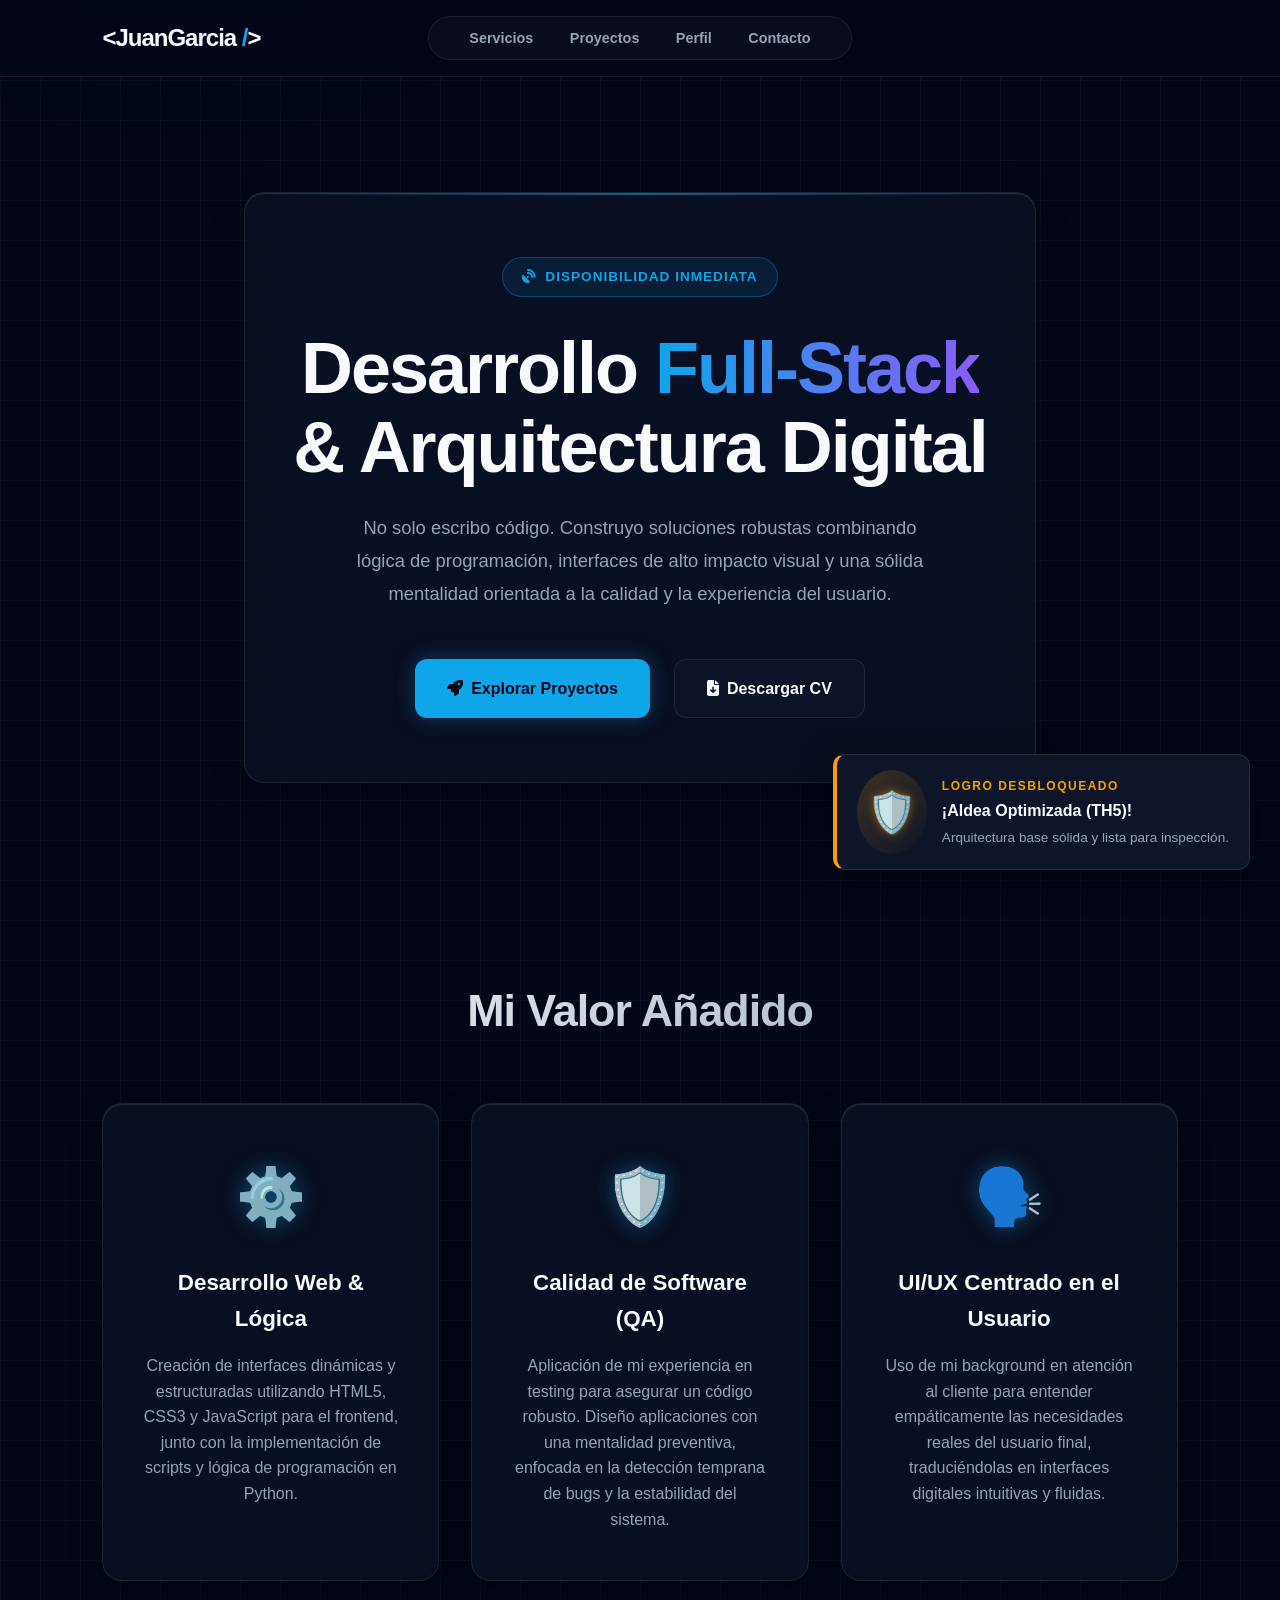
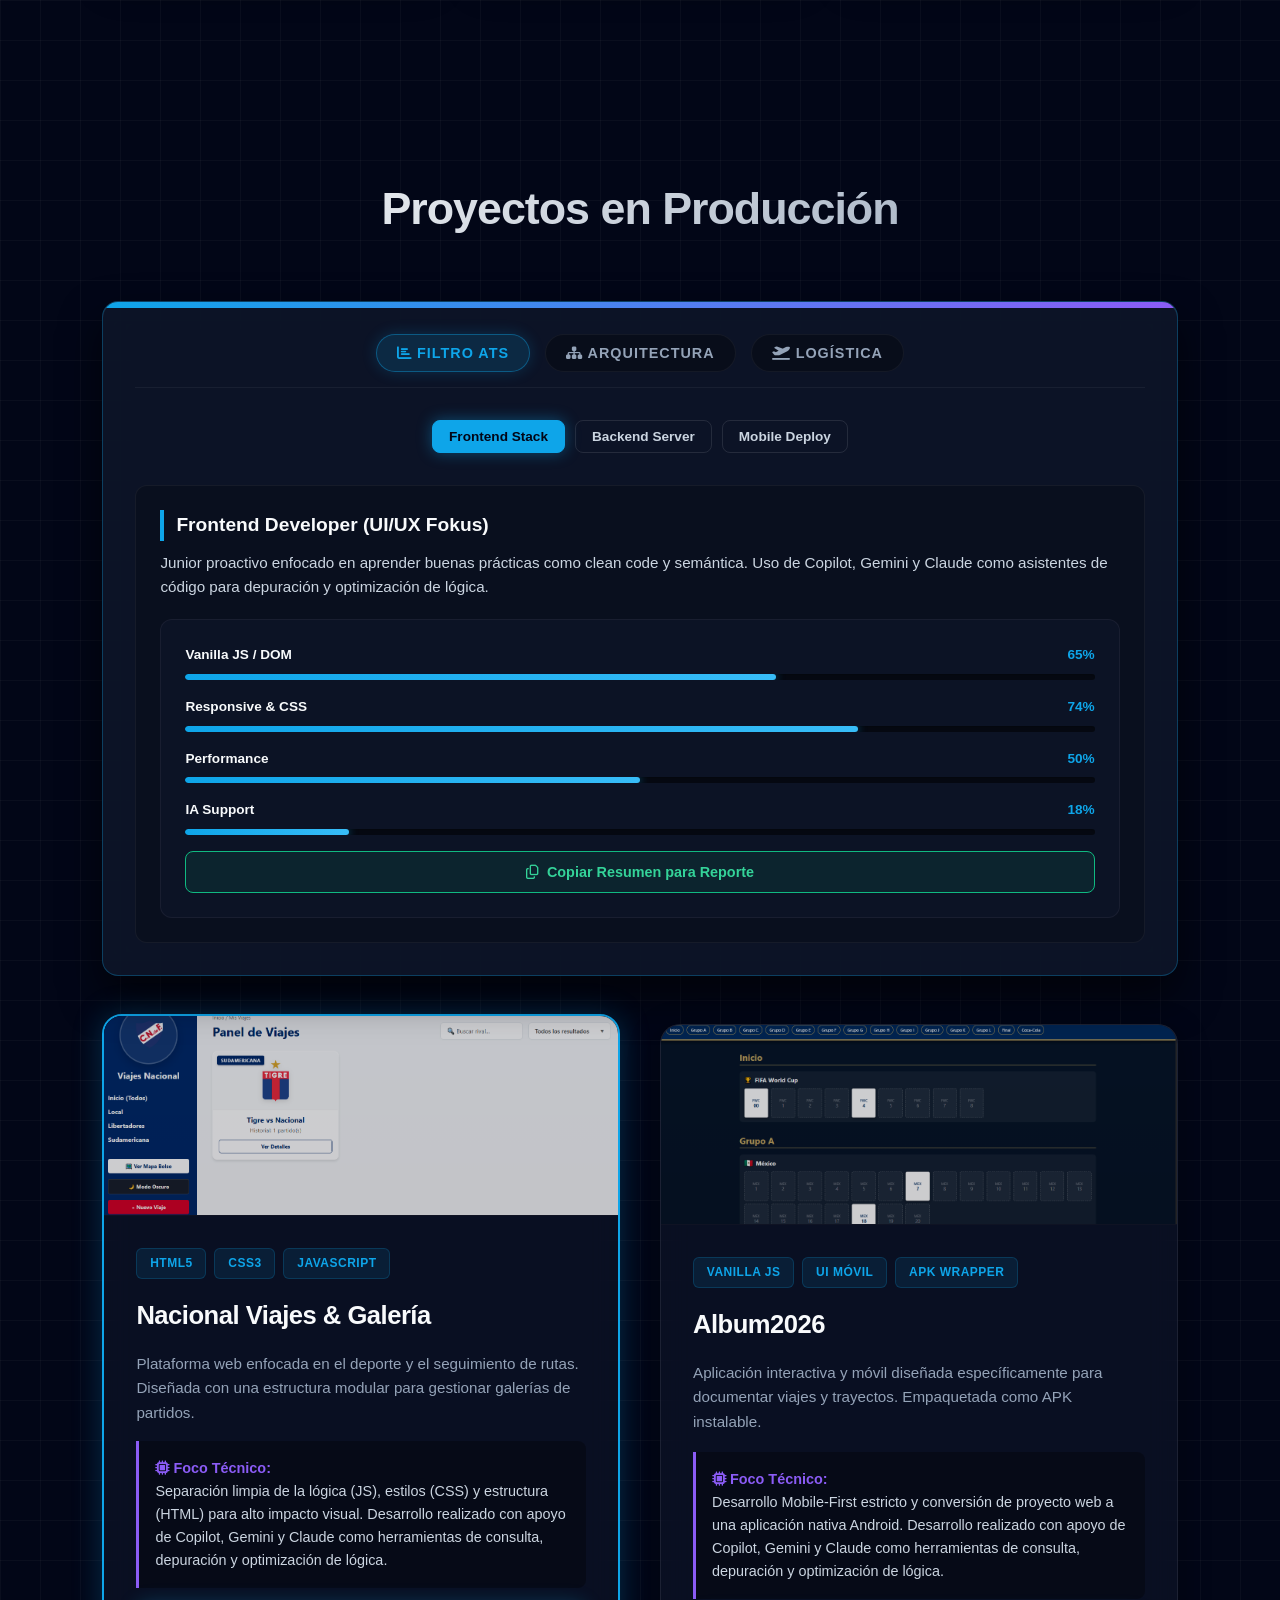
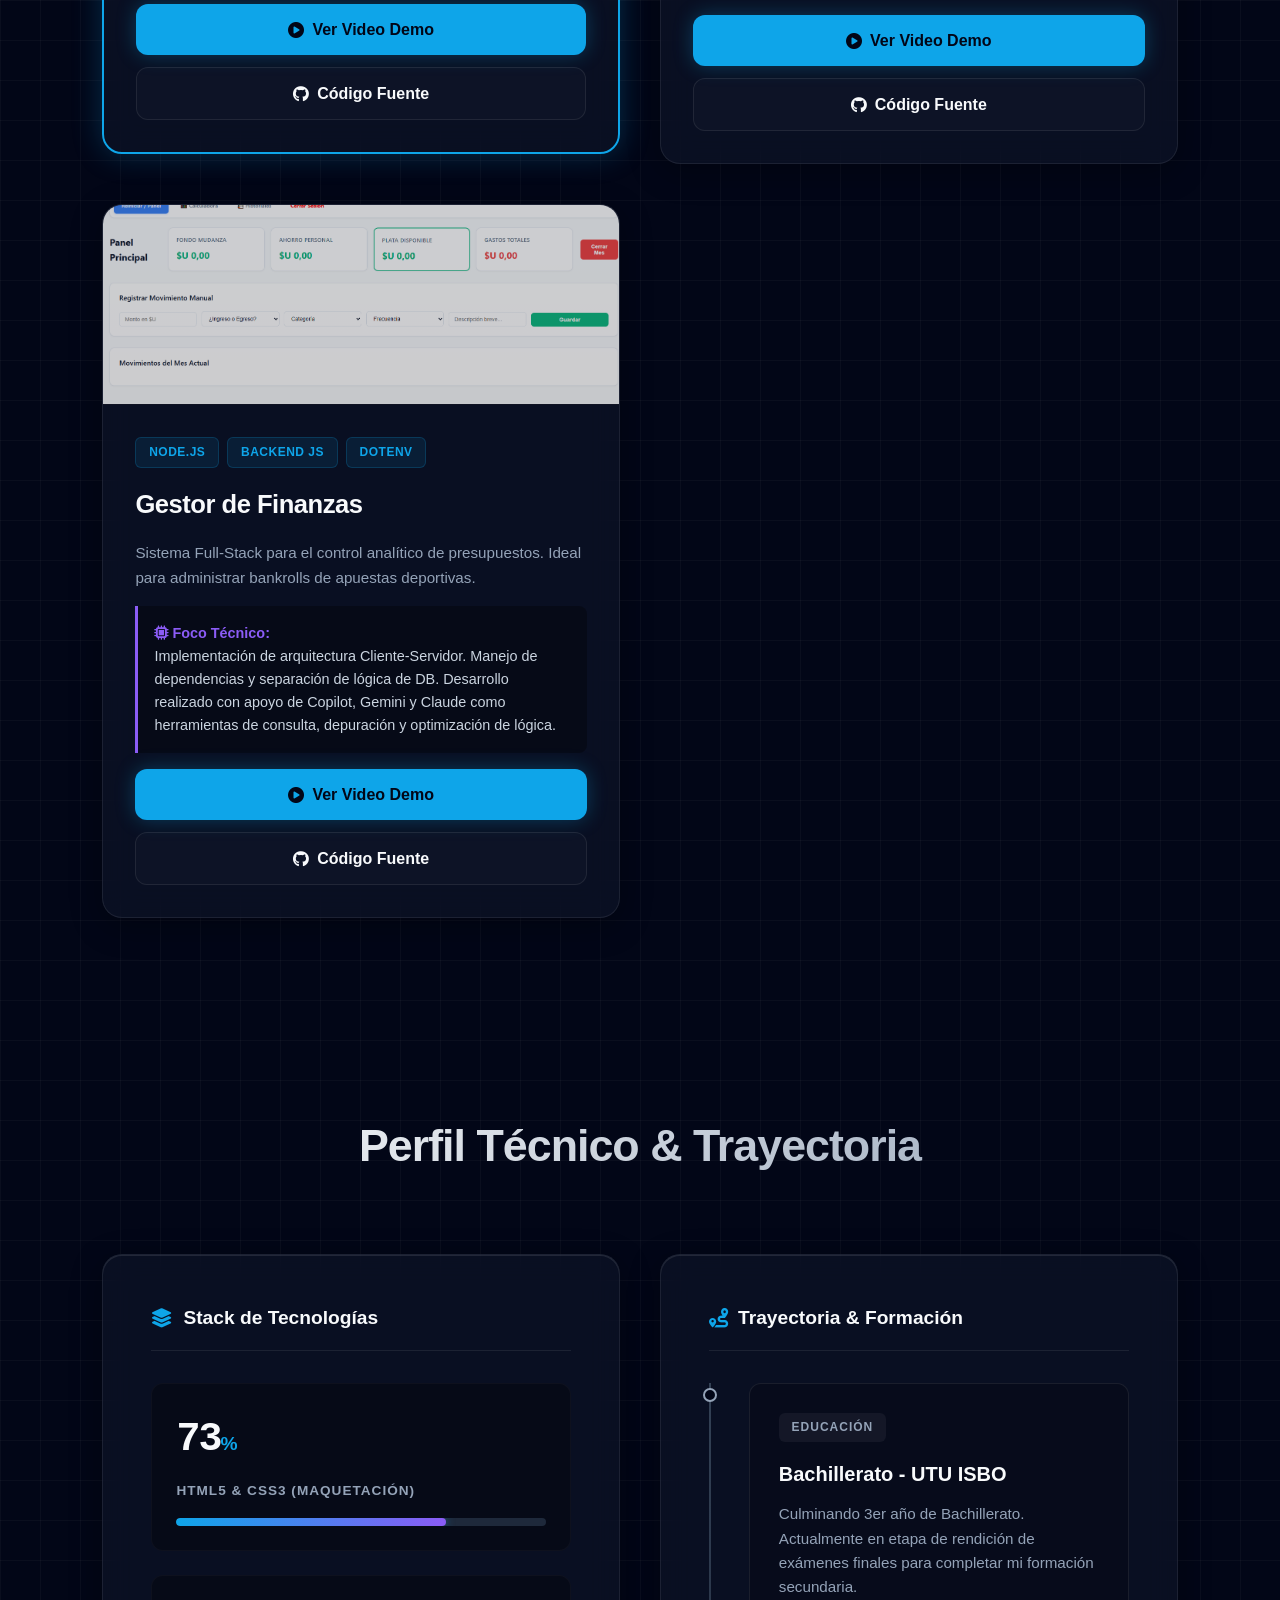
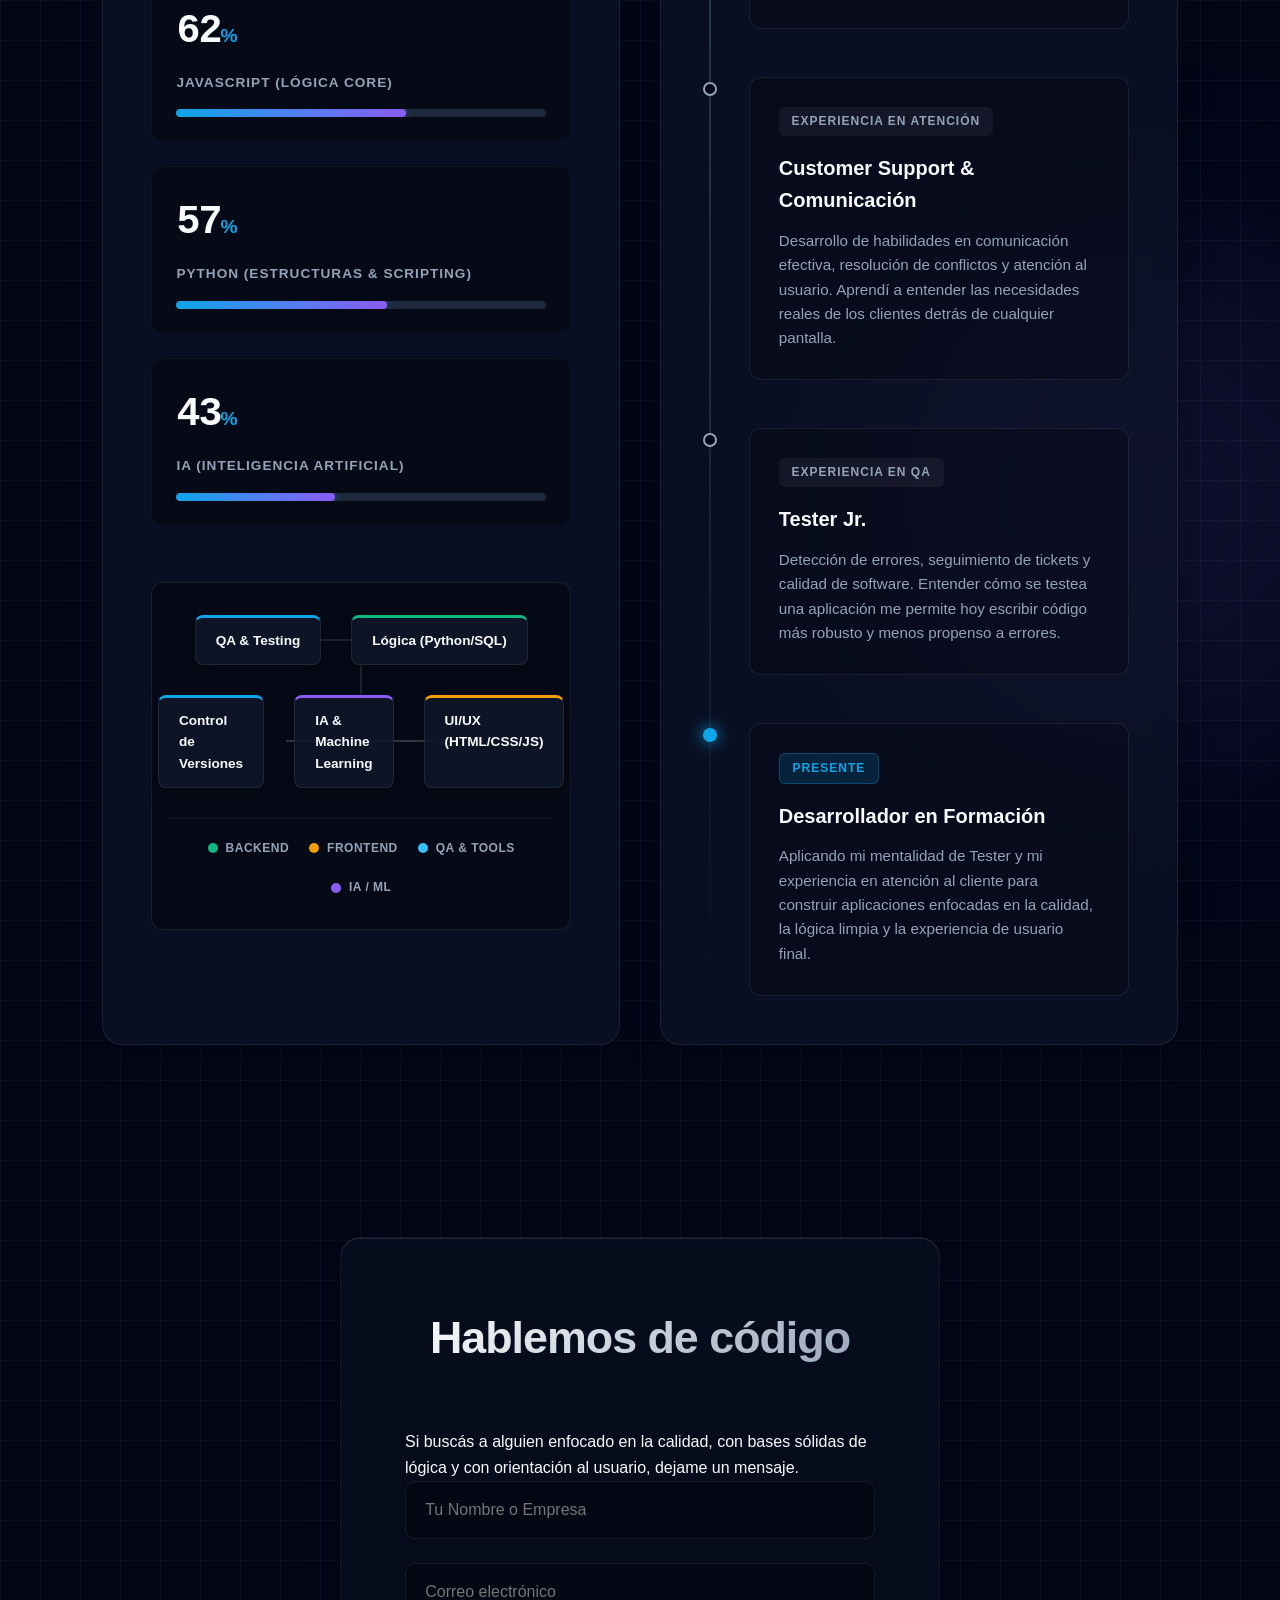
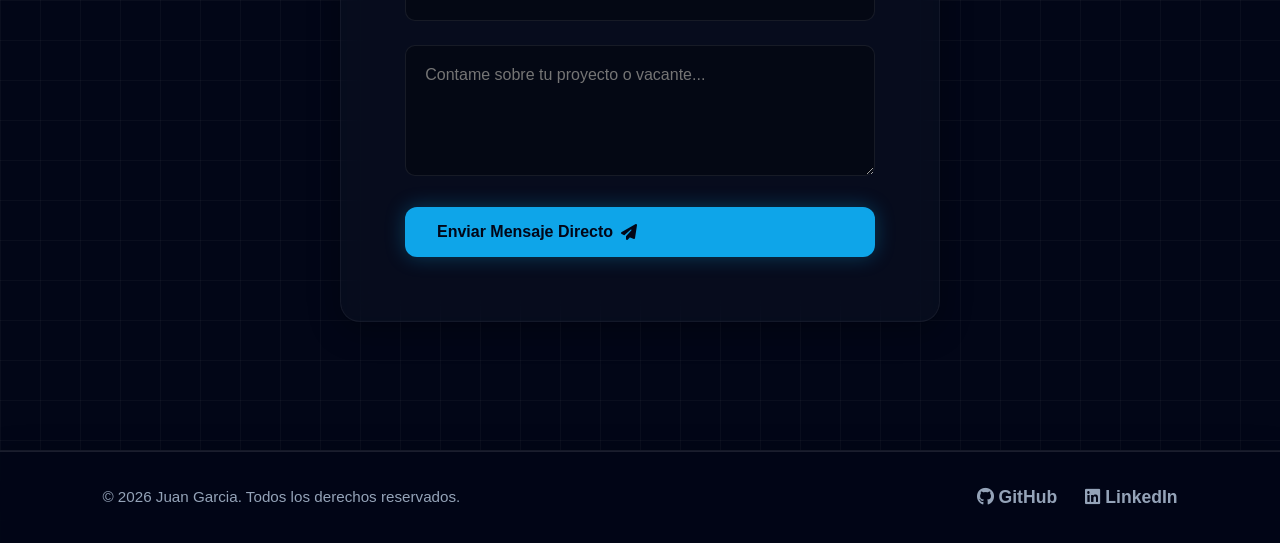
==== commit f1c1e141: "Actualización: Se cambio el diseño del portfolio y se agregaron algunos detalles." ====
--- a/HTML/index.html
+++ b/HTML/index.html
@@ -5,12 +5,15 @@
     <meta name="viewport" content="width=device-width, initial-scale=1.0">
     <title>Juan Garcia | Full-Stack Developer</title>
     <link rel="stylesheet" href="../CSS/style.css">
+    <link rel="stylesheet" href="https://cdnjs.cloudflare.com/ajax/libs/font-awesome/6.4.0/css/all.min.css">
 </head>
 <body>
+    <div class="ambient-glow glow-1"></div>
+    <div class="ambient-glow glow-2"></div>
 
     <header class="main-header">
         <div class="logo">
-            <a href="#">&lt;JuanGarcia /&gt;</a>
+            <a href="#">&lt;JuanGarcia <span style="color: var(--accent);">/</span>&gt;</a>
         </div>
         <nav class="nav-links">
             <a href="#servicios">Servicios</a>
@@ -18,27 +21,20 @@
             <a href="#sobre-mi">Perfil</a>
             <a href="#contacto">Contacto</a>
         </nav>
-        <div class="recruiter-toggle-container">
-            <label class="switch">
-                <input type="checkbox" id="recruiterModeToggle">
-                <span class="slider round"></span>
-            </label>
-            <span class="toggle-text">Modo Reclutador</span>
-        </div>
     </header>
 
     <main>
         <section id="hero" class="hero-section">
             <div class="glass-panel hero-content">
-                <div class="hero-badge">Disponibilidad Inmediata</div>
-                <h1>Desarrollo <span class="highlight-gradient">Full-Stack</span> & Arquitectura Digital</h1>
+                <div class="hero-badge"><i class="fas fa-satellite-dish pulse-icon"></i> Disponibilidad Inmediata</div>
+                <h1>Desarrollo <span class="highlight-gradient">Full-Stack</span><br> & Arquitectura Digital</h1>
                 <p class="hero-description">
                     No solo escribo código. Construyo soluciones robustas combinando lógica de programación, interfaces de alto impacto visual y una sólida mentalidad orientada a la calidad y la experiencia del usuario.
                 </p>
                 <div class="hero-ctas">
-                    <a href="#proyectos" class="btn btn-glow">Explorar Proyectos</a>
+                    <a href="#proyectos" class="btn btn-glow"><i class="fas fa-rocket"></i> Explorar Proyectos</a>
                     <a href="assets/cv-juan-garcia.pdf" download="CV_Juan_Garcia.pdf" class="btn btn-outline recruiter-target">
-                        Descargar CV
+                        <i class="fas fa-file-download"></i> Descargar CV
                     </a>
                 </div>
             </div>
@@ -75,9 +71,8 @@
 
             <div class="dashboard-container">
                 <div class="metrics-panel glass-panel">
-                    <h3 class="panel-subtitle">Stack de Tecnologías</h3>
+                    <h3 class="panel-subtitle"><i class="fas fa-layer-group"></i> Stack de Tecnologías</h3>
                     <div class="stats-grid">
-
                         <div class="stat-card">
                             <div class="stat-value">73<span class="percent">%</span></div>
                             <div class="stat-label">HTML5 & CSS3 (Maquetación)</div>
@@ -110,7 +105,7 @@
                             </div>
                             <div class="tree-branch-vertical"></div>
                             <div class="tree-tier">
-                                <div class="tree-node mobile">Control de Versiones (Git)</div>
+                                <div class="tree-node mobile">Control de Versiones</div>
                                 <div class="tree-connector-horizontal"></div>
                                 <div class="tree-node ia">IA & Machine Learning</div>
                                 <div class="tree-connector-horizontal"></div>
@@ -118,20 +113,18 @@
                             </div>
 
                             <div class="tech-legend">
-                                <div class="legend-item"><span class="legend-dot" style="background: #10b981;"></span> Lógica/Backend</div>
+                                <div class="legend-item"><span class="legend-dot" style="background: #10b981;"></span> Backend</div>
                                 <div class="legend-item"><span class="legend-dot" style="background: #f59e0b;"></span> Frontend</div>
                                 <div class="legend-item"><span class="legend-dot" style="background: #38bdf8;"></span> QA & Tools</div>
                                 <div class="legend-item"><span class="legend-dot ia"></span> IA / ML</div>
                             </div>
                         </div>
-
                     </div>
                 </div>
 
                 <div class="timeline-panel glass-panel">
-                    <h3 class="panel-subtitle">Trayectoria & Formación</h3>
+                    <h3 class="panel-subtitle"><i class="fas fa-route"></i> Trayectoria & Formación</h3>
                     <div class="timeline-route">
-
                         <div class="timeline-node">
                             <div class="node-marker"></div>
                             <div class="node-content">
@@ -167,7 +160,6 @@
                                 <p>Aplicando mi mentalidad de Tester y mi experiencia en atención al cliente para construir aplicaciones enfocadas en la calidad, la lógica limpia y la experiencia de usuario final.</p>
                             </div>
                         </div>
-
                     </div>
                 </div>
             </div>
@@ -188,7 +180,7 @@
                     <div class="form-group">
                         <textarea id="message" name="mensaje" rows="5" placeholder="Contame sobre tu proyecto o vacante..." required></textarea>
                     </div>
-                    <button type="submit" class="btn btn-glow recruiter-target" style="width: 100%;">Enviar Mensaje Directo</button>
+                    <button type="submit" class="btn btn-glow recruiter-target" style="width: 100%;">Enviar Mensaje Directo <i class="fas fa-paper-plane"></i></button>
                 </form>
             </div>
         </section>
@@ -197,8 +189,8 @@
     <footer class="main-footer glass-panel">
         <p>&copy; 2026 Juan Garcia. Todos los derechos reservados.</p>
         <div class="footer-socials">
-            <a href="https://github.com/garciamaurente-sys" target="_blank" class="recruiter-target">GitHub</a>
-            <a href="https://www.linkedin.com/in/juan-garcía-a3ab73315/" target="_blank" class="recruiter-target">LinkedIn</a>
+            <a href="https://github.com/garciamaurente-sys" target="_blank" class="recruiter-target"><i class="fab fa-github"></i> GitHub</a>
+            <a href="https://www.linkedin.com/in/juan-garcía-a3ab73315/" target="_blank" class="recruiter-target"><i class="fab fa-linkedin"></i> LinkedIn</a>
         </div>
     </footer>
 
--- a/CSS/style.css
+++ b/CSS/style.css
@@ -1,558 +1,172 @@
 /* RESET & VARIABLES BASE */
 * {
-    margin: 0;
-    padding: 0;
-    box-sizing: border-box;
+    margin: 0; padding: 0; box-sizing: border-box;
     font-family: 'Inter', 'Segoe UI', Tahoma, sans-serif;
     scroll-behavior: smooth;
 }
 
 :root {
-    --text-main: #ffffff;
+    --bg-dark: #020617;
+    --bg-grid: rgba(255, 255, 255, 0.03);
+    --text-main: #f8fafc;
     --text-muted: #94a3b8;
-    --accent: #38bdf8;         /* Azul cian brillante */
+    --accent: #0ea5e9;
     --accent-hover: #0284c7;
-    --recruiter-color: #fbbf24;/* Ámbar para el Modo Reclutador */
-    --glass-bg: rgba(30, 41, 59, 0.4);
-    --glass-border: rgba(255, 255, 255, 0.1);
+    --glass-bg: rgba(15, 23, 42, 0.6);
+    --glass-border: rgba(255, 255, 255, 0.08);
+    --glow-shadow: 0 0 20px rgba(14, 165, 233, 0.4);
 }
 
-/* FONDO ANIMADO DE ALTO IMPACTO */
+/* FONDO TÉCNICO: GRID Y LUCES AMBIENTALES */
 body {
-    background: linear-gradient(-45deg, #0f172a, #1e1b4b, #0f172a, #082f49);
-    background-size: 400% 400%;
-    animation: gradientBG 15s ease infinite;
+    background-color: var(--bg-dark);
+    background-image: linear-gradient(var(--bg-grid) 1px, transparent 1px),
+                      linear-gradient(90deg, var(--bg-grid) 1px, transparent 1px);
+    background-size: 40px 40px;
     color: var(--text-main);
     line-height: 1.6;
     overflow-x: hidden;
+    position: relative;
 }
 
-@keyframes gradientBG {
-    0% { background-position: 0% 50%; }
-    50% { background-position: 100% 50%; }
-    100% { background-position: 0% 50%; }
+.ambient-glow {
+    position: absolute;
+    border-radius: 50%;
+    filter: blur(100px);
+    z-index: -1;
+    pointer-events: none;
+    animation: floatGlow 10s infinite alternate ease-in-out;
+}
+.glow-1 { top: -10%; left: -10%; width: 50vw; height: 50vw; background: rgba(14, 165, 233, 0.15); }
+.glow-2 { bottom: 20%; right: -10%; width: 40vw; height: 40vw; background: rgba(139, 92, 246, 0.1); animation-delay: -5s; }
+
+@keyframes floatGlow {
+    0% { transform: translateY(0) scale(1); }
+    100% { transform: translateY(30px) scale(1.1); }
 }
 
-/* EFECTO CRISTAL (GLASSMORPHISM) */
+/* EFECTO CRISTAL PREMIUM */
 .glass-panel {
     background: var(--glass-bg);
-    backdrop-filter: blur(12px);
-    -webkit-backdrop-filter: blur(12px);
+    backdrop-filter: blur(16px);
+    -webkit-backdrop-filter: blur(16px);
     border: 1px solid var(--glass-border);
-    border-radius: 16px;
-    box-shadow: 0 4px 30px rgba(0, 0, 0, 0.3);
+    border-radius: 20px;
+    box-shadow: 0 8px 32px rgba(0, 0, 0, 0.3), inset 0 1px 0 rgba(255, 255, 255, 0.1);
 }
 
 /* ENCABEZADO */
 .main-header {
-    position: fixed;
-    top: 0; width: 100%;
-    display: flex; justify-content: space-between; align-items: center;
-    padding: 1rem 8%;
-    z-index: 1000;
-    background: rgba(15, 23, 42, 0.7);
-    backdrop-filter: blur(10px);
-    border-bottom: 1px solid var(--glass-border);
+    position: fixed; top: 0; width: 100%; display: grid;
+    grid-template-columns: 1fr auto 1fr; align-items: center; padding: 1rem 8%;
+    z-index: 1000; background: rgba(2, 6, 23, 0.8);
+    backdrop-filter: blur(12px); border-bottom: 1px solid var(--glass-border);
 }
-
-.logo a { color: var(--text-main); font-weight: 800; font-size: 1.5rem; text-decoration: none; letter-spacing: -1px;}
-.nav-links a { color: var(--text-muted); text-decoration: none; margin-left: 2rem; font-weight: 500; transition: 0.3s; }
+.logo { justify-self: start; }
+.logo a { color: var(--text-main); font-weight: 800; font-size: 1.5rem; text-decoration: none; letter-spacing: -1px; }
+.nav-links { justify-self: center; background: rgba(255,255,255,0.03); padding: 0.5rem 1.5rem; border-radius: 50px; border: 1px solid var(--glass-border); }
+.nav-links a { color: var(--text-muted); text-decoration: none; margin: 0 1rem; font-weight: 600; font-size: 0.9rem; transition: 0.3s; }
 .nav-links a:hover { color: var(--accent); }
 
-/* SECCIONES COMUNES */
-section { padding: 6rem 8% 4rem 8%; min-height: 80vh; display: flex; flex-direction: column; justify-content: center; }
-.section-title { font-size: 2.5rem; margin-bottom: 3rem; text-align: center; font-weight: 800; background: linear-gradient(to right, #fff, #94a3b8); -webkit-background-clip: text; -webkit-text-fill-color: transparent; }
+/* SECCIONES */
+section { padding: 8rem 8% 4rem 8%; min-height: 80vh; display: flex; flex-direction: column; justify-content: center; }
+.section-title { font-size: 2.8rem; margin-bottom: 3.5rem; text-align: center; font-weight: 900; background: linear-gradient(135deg, #fff 0%, #94a3b8 100%); -webkit-background-clip: text; -webkit-text-fill-color: transparent; letter-spacing: -1px; }
 
 /* HERO SECTION */
 .hero-section { padding-top: 12rem; align-items: center; text-align: center; }
-.hero-content { padding: 4rem 2rem; max-width: 800px; }
-.hero-badge { display: inline-block; padding: 0.4rem 1rem; border-radius: 50px; background: rgba(56, 189, 248, 0.1); color: var(--accent); font-size: 0.85rem; font-weight: 600; margin-bottom: 1.5rem; border: 1px solid rgba(56, 189, 248, 0.2); }
-.hero-content h1 { font-size: 4rem; font-weight: 900; line-height: 1.1; margin-bottom: 1.5rem; }
-.highlight-gradient { background: linear-gradient(to right, #38bdf8, #818cf8); -webkit-background-clip: text; -webkit-text-fill-color: transparent; }
-.hero-description { font-size: 1.2rem; color: var(--text-muted); margin-bottom: 2.5rem; max-width: 600px; margin-left: auto; margin-right: auto; }
+.hero-content { padding: 4rem 3rem; max-width: 850px; position: relative; overflow: hidden; }
+.hero-content::before { content: ''; position: absolute; top: 0; left: 0; right: 0; height: 2px; background: linear-gradient(90deg, transparent, var(--accent), transparent); opacity: 0.5; }
+.hero-badge { display: inline-flex; align-items: center; gap: 8px; padding: 0.5rem 1.2rem; border-radius: 50px; background: rgba(14, 165, 233, 0.1); color: var(--accent); font-size: 0.85rem; font-weight: 700; margin-bottom: 2rem; border: 1px solid rgba(14, 165, 233, 0.3); text-transform: uppercase; letter-spacing: 1px; }
+.pulse-icon { animation: pulse 2s infinite; }
+@keyframes pulse { 0% { opacity: 1; } 50% { opacity: 0.4; } 100% { opacity: 1; } }
+.hero-content h1 { font-size: 4.5rem; font-weight: 900; line-height: 1.1; margin-bottom: 1.5rem; letter-spacing: -2px; }
+.highlight-gradient { background: linear-gradient(to right, #0ea5e9, #8b5cf6); -webkit-background-clip: text; -webkit-text-fill-color: transparent; }
+.hero-description { font-size: 1.15rem; color: var(--text-muted); margin-bottom: 3rem; max-width: 600px; margin-left: auto; margin-right: auto; line-height: 1.8; }
 
-/* BOTONES MEJORADOS */
+/* BOTONES */
 .hero-ctas { display: flex; gap: 1.5rem; justify-content: center; }
-.btn { padding: 1rem 2rem; border-radius: 8px; font-weight: 700; text-decoration: none; transition: all 0.3s ease; cursor: pointer; border: none; font-size: 1rem; }
-.btn-glow { background: var(--accent); color: #0f172a; box-shadow: 0 0 20px rgba(56, 189, 248, 0.4); }
-.btn-glow:hover { transform: translateY(-3px); box-shadow: 0 0 30px rgba(56, 189, 248, 0.6); }
-.btn-outline { background: transparent; color: var(--text-main); border: 1px solid var(--text-muted); }
-.btn-outline:hover { border-color: var(--text-main); background: rgba(255,255,255,0.05); }
+.btn { padding: 1rem 2rem; border-radius: 12px; font-weight: 700; text-decoration: none; transition: all 0.3s cubic-bezier(0.4, 0, 0.2, 1); display: inline-flex; align-items: center; gap: 8px; font-size: 1rem; border: none; cursor: pointer; }
+.btn-glow { background: var(--accent); color: #020617; box-shadow: 0 0 20px rgba(14, 165, 233, 0.3); }
+.btn-glow:hover { transform: translateY(-3px); box-shadow: 0 10px 25px rgba(14, 165, 233, 0.5); background: #38bdf8; }
+.btn-outline { background: rgba(255,255,255,0.02); color: var(--text-main); border: 1px solid var(--glass-border); }
+.btn-outline:hover { background: rgba(255,255,255,0.08); border-color: rgba(255,255,255,0.2); transform: translateY(-3px); }
 
 /* SERVICIOS */
-.services-grid { display: grid; grid-template-columns: repeat(auto-fit, minmax(280px, 1fr)); gap: 2rem; }
-.service-card { padding: 2.5rem; text-align: center; transition: transform 0.3s; }
-.service-card:hover { transform: translateY(-10px); border-color: var(--accent); }
-.service-icon { font-size: 3rem; margin-bottom: 1.5rem; }
-.service-card h3 { font-size: 1.3rem; margin-bottom: 1rem; color: #e2e8f0; }
-.service-card p { color: var(--text-muted); font-size: 0.95rem; }
+.services-grid { display: grid; grid-template-columns: repeat(auto-fit, minmax(300px, 1fr)); gap: 2rem; }
+.service-card { padding: 3rem 2.5rem; text-align: center; transition: all 0.4s ease; position: relative; overflow: hidden; }
+.service-card::after { content: ''; position: absolute; bottom: 0; left: 0; height: 3px; width: 0%; background: var(--accent); transition: width 0.4s ease; }
+.service-card:hover { transform: translateY(-10px); background: rgba(30, 41, 59, 0.8); }
+.service-card:hover::after { width: 100%; }
+.service-icon { font-size: 3.5rem; margin-bottom: 1.5rem; text-shadow: var(--glow-shadow); }
+.service-card h3 { font-size: 1.4rem; margin-bottom: 1rem; color: #f8fafc; font-weight: 800; }
+.service-card p { color: var(--text-muted); font-size: 1rem; }
 
-/* TARJETAS DE PROYECTOS */
+/* PROYECTOS */
 .projects-grid { display: grid; grid-template-columns: repeat(auto-fit, minmax(340px, 1fr)); gap: 2.5rem; }
-.project-badge { background: rgba(56, 189, 248, 0.15); color: var(--accent); padding: 0.3rem 0.8rem; font-size: 0.8rem; font-weight: 700; border-radius: 50px; width: fit-content; margin-bottom: 1.5rem; }
-.project-card h3 { margin-bottom: 1rem; font-size: 1.5rem; font-weight: 700; }
-.project-problem, .project-solution { font-size: 0.95rem; margin-bottom: 1rem; color: var(--text-muted); }
-.project-problem strong, .project-solution strong { color: var(--text-main); font-weight: 600; }
-.project-tech { display: flex; flex-wrap: wrap; gap: 0.6rem; margin: 1.5rem 0; }
-.project-tech span { background: rgba(15, 23, 42, 0.6); border: 1px solid var(--glass-border); color: #cbd5e1; padding: 0.3rem 0.7rem; font-size: 0.8rem; border-radius: 6px; }
-.project-links { margin-top: auto; display: flex; gap: 1.5rem; padding-top: 1rem; border-top: 1px solid var(--glass-border); }
-.btn-link { color: var(--accent); text-decoration: none; font-size: 0.95rem; font-weight: 600; display: flex; align-items: center; gap: 0.4rem; }
-.btn-link:hover { text-shadow: 0 0 10px rgba(56, 189, 248, 0.5); }
-.live-demo { color: var(--text-muted); }
+.project-card { display: flex; flex-direction: column; overflow: hidden; border-radius: 20px; transition: all 0.4s ease; position: relative; }
+.project-card:hover { transform: translateY(-8px); box-shadow: 0 20px 40px rgba(0,0,0,0.5), 0 0 20px rgba(14,165,233,0.15); border-color: rgba(14, 165, 233, 0.4); }
+.project-content { padding: 2rem; display: flex; flex-direction: column; gap: 1rem; flex-grow: 1; }
+.project-card h3 { font-size: 1.6rem; font-weight: 800; letter-spacing: -0.5px; }
+.project-description { color: var(--text-muted); font-size: 0.95rem; }
+.project-tags { display: flex; flex-wrap: wrap; gap: 0.5rem; }
+.tag { background: rgba(14, 165, 233, 0.1); border: 1px solid rgba(14, 165, 233, 0.2); color: var(--accent); padding: 0.3rem 0.8rem; font-size: 0.75rem; font-weight: 700; border-radius: 6px; text-transform: uppercase; letter-spacing: 0.5px; }
+.project-challenge { background: rgba(0, 0, 0, 0.3); border-left: 3px solid #8b5cf6; padding: 1rem; font-size: 0.9rem; color: #cbd5e1; border-radius: 0 8px 8px 0; margin-top: auto; }
+.project-challenge strong { color: #8b5cf6; }
 
-/* SOBRE MÍ */
-.about-container { padding: 4rem; display: flex; gap: 4rem; flex-wrap: wrap; }
-.about-text { flex: 1; min-width: 300px; font-size: 1.05rem; color: #e2e8f0; }
-.about-text p { margin-bottom: 1.5rem; }
-.tech-stack { flex: 1; min-width: 300px; }
-.tech-stack h3 { margin-bottom: 2rem; color: var(--accent); }
-.skills-grid { display: grid; grid-template-columns: 1fr 1fr; gap: 1rem; }
-.skill-item { background: rgba(15, 23, 42, 0.4); border: 1px solid var(--glass-border); padding: 1rem; border-radius: 8px; font-size: 0.95rem; text-align: center; font-weight: 600; }
+/* DASHBOARD SOBRE MÍ */
+.dashboard-container { display: grid; grid-template-columns: repeat(auto-fit, minmax(400px, 1fr)); gap: 2.5rem; margin-top: 1rem; }
+.panel-subtitle { font-size: 1.2rem; color: var(--text-main); margin-bottom: 2rem; font-weight: 800; display: flex; align-items: center; gap: 10px; padding-bottom: 1rem; border-bottom: 1px solid var(--glass-border); }
+.panel-subtitle i { color: var(--accent); }
+.metrics-panel, .timeline-panel { padding: 3rem; }
+
+/* STATS */
+.stats-grid { display: flex; flex-direction: column; gap: 1.5rem; }
+.stat-card { background: rgba(0, 0, 0, 0.3); padding: 1.5rem; border-radius: 12px; border: 1px solid rgba(255, 255, 255, 0.03); transition: transform 0.3s; }
+.stat-card:hover { transform: scale(1.02); border-color: rgba(14, 165, 233, 0.3); }
+.stat-value { font-size: 2.5rem; font-weight: 900; color: var(--text-main); font-family: 'Courier New', Courier, monospace; letter-spacing: -2px; }
+.stat-value .percent { font-size: 1.2rem; color: var(--accent); }
+.stat-label { font-size: 0.85rem; color: var(--text-muted); font-weight: 700; margin: 0.5rem 0; text-transform: uppercase; letter-spacing: 1px; }
+.stat-bar { width: 100%; height: 8px; background: #1e293b; border-radius: 10px; overflow: hidden; margin-top: 1rem; }
+.stat-bar .fill { height: 100%; background: linear-gradient(90deg, var(--accent), #8b5cf6); border-radius: 10px; box-shadow: 0 0 10px rgba(14, 165, 233, 0.5); transition: width 1.5s cubic-bezier(0.1, 1, 0.1, 1); }
+
+/* LÍNEA DE TIEMPO */
+.timeline-route { position: relative; padding-left: 2.5rem; }
+.timeline-route::before { content: ''; position: absolute; left: 0; top: 0; bottom: 0; width: 2px; background: linear-gradient(to bottom, #334155, transparent); }
+.timeline-node { position: relative; margin-bottom: 3rem; }
+.timeline-node:last-child { margin-bottom: 0; }
+.node-marker { position: absolute; left: -2.85rem; top: 5px; width: 14px; height: 14px; border-radius: 50%; background: var(--bg-dark); border: 2px solid var(--text-muted); z-index: 2; transition: all 0.3s ease; }
+.timeline-node:hover .node-marker { border-color: var(--accent); background: var(--accent); box-shadow: 0 0 15px var(--accent); transform: scale(1.3); }
+.glow-marker { border-color: var(--accent); background: var(--accent); box-shadow: 0 0 15px var(--accent); animation: pulse 2s infinite; }
+.node-content { background: rgba(0, 0, 0, 0.2); padding: 1.8rem; border-radius: 12px; border: 1px solid var(--glass-border); transition: all 0.3s ease; }
+.timeline-node:hover .node-content { border-color: rgba(14, 165, 233, 0.3); background: rgba(15, 23, 42, 0.8); transform: translateX(10px); }
+.node-date { display: inline-block; padding: 0.3rem 0.8rem; background: rgba(255,255,255,0.05); color: var(--text-muted); font-size: 0.75rem; font-weight: 800; border-radius: 6px; margin-bottom: 1rem; text-transform: uppercase; letter-spacing: 1px; }
+.active-node .node-date { background: rgba(14, 165, 233, 0.15); color: var(--accent); border: 1px solid rgba(14,165,233,0.3); }
+.node-content h4 { font-size: 1.25rem; color: var(--text-main); margin-bottom: 0.8rem; font-weight: 800; }
+.node-content p { font-size: 0.95rem; color: var(--text-muted); line-height: 1.6; }
+
+/* TECH TREE */
+.tech-tree-container { background: rgba(0,0,0,0.3); border: 1px solid var(--glass-border); border-radius: 12px; padding: 2rem 1rem; margin-top: 2rem; display: flex; flex-direction: column; align-items: center; position: relative; }
+.tree-tier { display: flex; gap: 30px; position: relative; width: 100%; justify-content: center; z-index: 2; }
+.tree-node { background: rgba(15, 23, 42, 0.9); border: 1px solid var(--glass-border); border-top: 3px solid; padding: 12px 20px; border-radius: 8px; font-size: 0.85rem; font-weight: 700; color: #f8fafc; box-shadow: 0 4px 15px rgba(0,0,0,0.4); transition: all 0.3s; position: relative; }
+.tree-node:hover { transform: translateY(-5px); background: rgba(30, 41, 59, 1); border-color: rgba(255,255,255,0.2); }
+.tree-node.backend { border-top-color: #10b981; }
+.tree-node.frontend { border-top-color: #f59e0b; }
+.tree-node.mobile { border-top-color: #0ea5e9; }
+.tree-node.ia { border-top-color: #8b5cf6; }
+.tree-branch-vertical { width: 2px; height: 30px; background: rgba(255,255,255,0.1); z-index: 1; }
+.tree-connector-horizontal { position: absolute; top: 50%; left: 50%; transform: translate(-50%, -50%); width: 150px; height: 2px; background: rgba(255,255,255,0.1); z-index: -1; }
+.tech-legend { display: flex; justify-content: center; flex-wrap: wrap; gap: 20px; margin-top: 30px; font-size: 0.75rem; font-weight: 700; width: 100%; padding-top: 20px; border-top: 1px solid rgba(255,255,255,0.05); }
+.legend-item { display: flex; align-items: center; gap: 8px; color: var(--text-muted); text-transform: uppercase; letter-spacing: 0.5px; }
+.legend-dot { width: 10px; height: 10px; border-radius: 50%; }
+.legend-dot.ia { background: #8b5cf6; }
 
 /* CONTACTO */
-.contact-container { max-width: 700px; margin: 0 auto; padding: 4rem; text-align: center; }
-.contact-subtitle { color: var(--text-muted); margin-bottom: 3rem; font-size: 1.1rem; }
+.contact-container { padding: 4rem; max-width: 600px; margin: 0 auto; background: rgba(15, 23, 42, 0.4); border: 1px solid rgba(255,255,255,0.05); }
 .contact-form { display: flex; flex-direction: column; gap: 1.5rem; text-align: left; }
-.form-group input, .form-group textarea { width: 100%; padding: 1.2rem; background: rgba(15, 23, 42, 0.5); border: 1px solid var(--glass-border); border-radius: 8px; color: var(--text-main); font-size: 1rem; transition: border-color 0.3s; }
-.form-group input:focus, .form-group textarea:focus { outline: none; border-color: var(--accent); background: rgba(15, 23, 42, 0.8); }
+.form-group input, .form-group textarea { width: 100%; padding: 1.2rem; background: rgba(0, 0, 0, 0.3); border: 1px solid var(--glass-border); border-radius: 10px; color: var(--text-main); font-size: 1rem; transition: all 0.3s; font-family: inherit; }
+.form-group input:focus, .form-group textarea:focus { outline: none; border-color: var(--accent); background: rgba(0,0,0,0.5); box-shadow: 0 0 15px rgba(14, 165, 233, 0.1); }
 
 /* FOOTER */
-.main-footer { padding: 2rem 8%; margin-top: 4rem; display: flex; justify-content: space-between; align-items: center; color: var(--text-muted); font-size: 0.95rem; flex-wrap: wrap; gap: 1rem; border-radius: 0; border-left: none; border-right: none; border-bottom: none; }
-.footer-socials a { color: var(--text-main); margin-left: 1.5rem; text-decoration: none; font-weight: 600; }
-.footer-socials a:hover { color: var(--accent); }
-
-/* TOGGLE RECLUTADOR & ACTIVACIÓN */
-.recruiter-toggle-container { display: flex; align-items: center; gap: 0.8rem; background: rgba(0,0,0,0.2); padding: 0.5rem 1rem; border-radius: 50px; border: 1px solid var(--glass-border); }
-.toggle-text { font-size: 0.85rem; font-weight: 700; color: var(--text-main); }
-.switch { position: relative; display: inline-block; width: 44px; height: 24px; }
-.switch input { opacity: 0; width: 0; height: 0; }
-.slider { position: absolute; cursor: pointer; top: 0; left: 0; right: 0; bottom: 0; background-color: #475569; transition: .4s; border-radius: 24px; }
-.slider:before { position: absolute; content: ""; height: 16px; width: 16px; left: 4px; bottom: 4px; background-color: white; transition: .4s; border-radius: 50%; }
-input:checked + .slider { background-color: var(--recruiter-color); box-shadow: 0 0 10px var(--recruiter-color); }
-input:checked + .slider:before { transform: translateX(20px); }
-
-body.recruiter-mode-active { --accent: var(--recruiter-color); }
-body.recruiter-mode-active .recruiter-target { box-shadow: 0 0 20px var(--recruiter-color); border: 2px solid var(--recruiter-color) !important; animation: pulse 1.5s infinite; background: rgba(251, 191, 36, 0.1); }
-body.recruiter-mode-active .project-problem, body.recruiter-mode-active .about-text p:nth-child(2), body.recruiter-mode-active .services-section { opacity: 0.15; transition: opacity 0.4s; filter: grayscale(100%); }
-
-@keyframes pulse { 0% { transform: scale(1); } 50% { transform: scale(1.02); } 100% { transform: scale(1); } }
-
-/* ==========================================================================
-   DASHBOARD & ITINERARIO (SOBRE MÍ 3.0)
-   ========================================================================== */
-
-.dashboard-container {
-    display: grid;
-    grid-template-columns: repeat(auto-fit, minmax(350px, 1fr));
-    gap: 2rem;
-    margin-top: 1rem;
-}
-
-.panel-subtitle {
-    font-size: 1.4rem;
-    color: var(--accent);
-    margin-bottom: 2rem;
-    font-weight: 800;
-    text-transform: uppercase;
-    letter-spacing: 1px;
-    border-bottom: 1px solid var(--glass-border);
-    padding-bottom: 1rem;
-}
-
-.metrics-panel, .timeline-panel {
-    padding: 2.5rem;
-}
-
-/* MÉTRICAS (ESTILO MARCADOR) */
-.stats-grid {
-    display: flex;
-    flex-direction: column;
-    gap: 1.5rem;
-}
-
-.stat-card {
-    background: rgba(0, 0, 0, 0.2);
-    padding: 1.2rem;
-    border-radius: 8px;
-    border: 1px solid rgba(255, 255, 255, 0.05);
-}
-
-.stat-value {
-    font-size: 2.5rem;
-    font-weight: 900;
-    line-height: 1;
-    color: var(--text-main);
-    font-family: monospace;
-}
-
-.stat-value .percent {
-    font-size: 1.2rem;
-    color: var(--accent);
-}
-
-.stat-label {
-    font-size: 0.9rem;
-    color: var(--text-muted);
-    font-weight: 600;
-    margin: 0.5rem 0;
-    text-transform: uppercase;
-}
-
-.stat-bar {
-    width: 100%;
-    height: 6px;
-    background: #334155;
-    border-radius: 10px;
-    overflow: hidden;
-    margin-top: 0.8rem;
-}
-
-.stat-bar .fill {
-    height: 100%;
-    background: linear-gradient(90deg, var(--accent), #818cf8);
-    border-radius: 10px;
-    box-shadow: 0 0 10px rgba(56, 189, 248, 0.5);
-    transition: width 1s ease-in-out;
-}
-
-/* LÍNEA DE TIEMPO (ESTILO RUTA DE VIAJE) */
-.timeline-route {
-    position: relative;
-    padding-left: 2rem;
-}
-
-.timeline-route::before {
-    content: '';
-    position: absolute;
-    left: 0;
-    top: 0;
-    bottom: 0;
-    width: 3px;
-    background: #334155;
-    border-radius: 5px;
-}
-
-.timeline-node {
-    position: relative;
-    margin-bottom: 2.5rem;
-}
-
-.timeline-node:last-child {
-    margin-bottom: 0;
-}
-
-.node-marker {
-    position: absolute;
-    left: -2.35rem;
-    top: 5px;
-    width: 16px;
-    height: 16px;
-    border-radius: 50%;
-    background: var(--glass-bg);
-    border: 3px solid var(--text-muted);
-    z-index: 2;
-    transition: all 0.3s ease;
-}
-
-.timeline-node:hover .node-marker {
-    border-color: var(--accent);
-    background: var(--accent);
-    box-shadow: 0 0 15px rgba(56, 189, 248, 0.6);
-}
-
-.glow-marker {
-    border-color: var(--accent);
-    background: var(--accent);
-    box-shadow: 0 0 15px rgba(56, 189, 248, 0.6);
-    animation: pulse 2s infinite;
-}
-
-.node-content {
-    background: rgba(15, 23, 42, 0.3);
-    padding: 1.5rem;
-    border-radius: 8px;
-    border: 1px solid transparent;
-    transition: all 0.3s ease;
-}
-
-.timeline-node:hover .node-content {
-    border-color: rgba(56, 189, 248, 0.3);
-    background: rgba(15, 23, 42, 0.6);
-    transform: translateX(5px);
-}
-
-.node-date {
-    display: inline-block;
-    padding: 0.2rem 0.6rem;
-    background: rgba(255,255,255,0.1);
-    color: var(--text-muted);
-    font-size: 0.75rem;
-    font-weight: 700;
-    border-radius: 4px;
-    margin-bottom: 0.8rem;
-    text-transform: uppercase;
-}
-
-.active-node .node-date {
-    background: rgba(56, 189, 248, 0.2);
-    color: var(--accent);
-}
-
-.node-content h4 {
-    font-size: 1.2rem;
-    color: var(--text-main);
-    margin-bottom: 0.5rem;
-}
-
-.node-content p {
-    font-size: 0.95rem;
-    color: var(--text-muted);
-}
-
-/* ==========================================================================
-   TARJETAS DE PROYECTOS OPTIMIZADAS
-   ========================================================================== */
-
-.project-card {
-    display: flex;
-    flex-direction: column;
-    overflow: hidden;
-    border-radius: 12px;
-    transition: transform 0.3s ease, box-shadow 0.3s ease;
-}
-
-.project-card:hover {
-    transform: translateY(-5px);
-    box-shadow: 0 10px 25px rgba(56, 189, 248, 0.15);
-}
-
-.project-content {
-    padding: 1.8rem;
-    display: flex;
-    flex-direction: column;
-    gap: 0.8rem;
-}
-
-.project-tags {
-    display: flex;
-    flex-wrap: wrap;
-    gap: 0.5rem;
-}
-
-.tag {
-    background: rgba(56, 189, 248, 0.1);
-    color: var(--accent);
-    padding: 0.2rem 0.6rem;
-    font-size: 0.75rem;
-    font-weight: 700;
-    border-radius: 4px;
-    text-transform: uppercase;
-}
-
-.project-challenge {
-    background: rgba(255, 255, 255, 0.03);
-    border-left: 3px solid var(--accent);
-    padding: 0.6rem 0.8rem;
-    font-size: 0.85rem;
-    color: var(--text-muted);
-    border-radius: 0 4px 4px 0;
-    margin: 0.5rem 0;
-}
-
-.project-actions {
-    display: flex;
-    gap: 1rem;
-    margin-top: 0.5rem;
-}
-
-.btn-project {
-    flex: 1;
-    text-align: center;
-    padding: 0.6rem;
-    font-size: 0.9rem;
-    font-weight: 600;
-    border-radius: 6px;
-    text-decoration: none;
-    transition: all 0.2s ease;
-}
-
-.btn-project.primary {
-    background: var(--accent);
-    color: #0f172a;
-}
-
-.btn-project.primary:hover {
-    background: #7dd3fc;
-}
-
-.btn-project.secondary {
-    border: 1px solid var(--glass-border);
-    color: var(--text-main);
-    background: rgba(255, 255, 255, 0.02);
-}
-
-.btn-project.secondary:hover {
-    background: rgba(255, 255, 255, 0.08);
-}
-
-/* ==========================================================================
-   ÁRBOL DE ARQUITECTURA DE TECNOLOGÍAS (TECH TREE)
-   ========================================================================== */
-
-.tech-tree-container {
-    background: rgba(15, 23, 42, 0.8);
-    border: 1px solid rgba(255,255,255,0.05);
-    border-radius: 12px;
-    padding: 25px 15px;
-    margin-top: 15px;
-    display: flex;
-    flex-direction: column;
-    align-items: center;
-    position: relative;
-    box-shadow: inset 0 0 20px rgba(0,0,0,0.3);
-}
-
-.tree-tier {
-    display: flex;
-    gap: 30px;
-    position: relative;
-    width: 100%;
-    justify-content: center;
-    z-index: 2;
-}
-
-.tree-node {
-    background: rgba(30, 41, 59, 0.95);
-    border-left: 3px solid;
-    padding: 12px 18px;
-    border-radius: 6px;
-    font-size: 0.85rem;
-    font-weight: bold;
-    color: white;
-    box-shadow: 0 4px 10px rgba(0,0,0,0.3);
-    transition: transform 0.2s, background 0.2s;
-    position: relative;
-    cursor: default;
-}
-
-.tree-node:hover {
-    transform: translateY(-3px);
-    background: rgba(56, 189, 248, 0.1);
-}
-
-.tree-node.backend { border-left-color: #10b981; }
-.tree-node.frontend { border-left-color: #f59e0b; }
-.tree-node.mobile { border-left-color: #38bdf8; }
-.tree-node.ia { border-left-color: #a855f7; }
-
-.tree-branch-vertical {
-    width: 2px;
-    height: 30px;
-    background: rgba(255,255,255,0.15);
-    z-index: 1;
-}
-
-.tree-connector-horizontal {
-    position: absolute;
-    top: 50%;
-    left: 50%;
-    transform: translate(-50%, -50%);
-    width: 150px;
-    height: 2px;
-    background: rgba(255,255,255,0.15);
-    z-index: -1;
-}
-
-.tech-legend {
-    display: flex;
-    justify-content: center;
-    gap: 20px;
-    margin-top: 25px;
-    font-size: 0.75rem;
-    font-weight: bold;
-    width: 100%;
-    border-top: 1px solid rgba(255,255,255,0.05);
-    padding-top: 15px;
-}
-
-.legend-item {
-    display: flex;
-    align-items: center;
-    gap: 6px;
-    color: #94a3b8;
-}
-
-.legend-dot {
-    width: 12px;
-    height: 12px;
-    border-radius: 4px;
-}
-
-.legend-dot.ia {
-    background: #a855f7;
-}
-
-/* ==========================================================================
-   CONSOLA SCI-FI (NUEVO ENFOQUE MODO RECLUTADOR)
-   ========================================================================== */
-
-.spaceship-console {
-    background: #000;
-    border: 1px solid #38bdf8;
-    height: 320px;
-    position: relative;
-    border-radius: 8px;
-    overflow: hidden;
-    box-shadow: inset 0 0 20px rgba(56, 189, 248, 0.2);
-}
-
-.hud-scanner {
-    position: absolute;
-    top: 0; width: 100%; height: 2px;
-    background: rgba(56, 189, 248, 0.5);
-    animation: scanLine 4s linear infinite;
-    z-index: 10;
-}
-
-@keyframes scanLine {
-    0% { top: 0; }
-    100% { top: 100%; }
-}
-
-.module-node {
-    width: 25px; height: 25px;
-    background: #38bdf8;
-    border: 2px solid #fff;
-    border-radius: 4px;
-    position: absolute;
-    cursor: pointer;
-    box-shadow: 0 0 10px #38bdf8;
-    transition: transform 0.2s, background 0.3s, border-color 0.3s;
-    z-index: 5;
-}
-
-.module-node:hover {
-    transform: scale(1.4);
-    background: #10b981;
-    border-color: #10b981;
-    box-shadow: 0 0 15px #10b981;
-}
-
-/* Posicionamiento de los nodos en la consola */
-.m-dom { top: 20%; left: 30%; }
-.m-node { top: 50%; left: 50%; }
-.m-git { top: 80%; left: 20%; }
-.m-python { top: 30%; left: 70%; }
-.m-ia { top: 70%; left: 80%; }
-
-#console-logs {
-    position: absolute;
-    bottom: 10px; left: 10px; right: 10px;
-    background: rgba(0,0,0,0.8);
-    color: #10b981;
-    font-family: 'Courier New', Courier, monospace;
-    font-size: 0.85rem;
-    padding: 10px;
-    border: 1px solid #10b981;
-    z-index: 5;
-}+.main-footer { padding: 2rem 8%; margin-top: 4rem; display: flex; justify-content: space-between; align-items: center; color: var(--text-muted); font-size: 0.95rem; flex-wrap: wrap; gap: 1rem; border-radius: 0; border: none; border-top: 1px solid var(--glass-border); background: rgba(2, 6, 23, 0.9); }
+.footer-socials a { color: var(--text-muted); margin-left: 1.5rem; text-decoration: none; font-weight: 600; transition: color 0.3s; font-size: 1.1rem; }
+.footer-socials a:hover { color: var(--accent); }
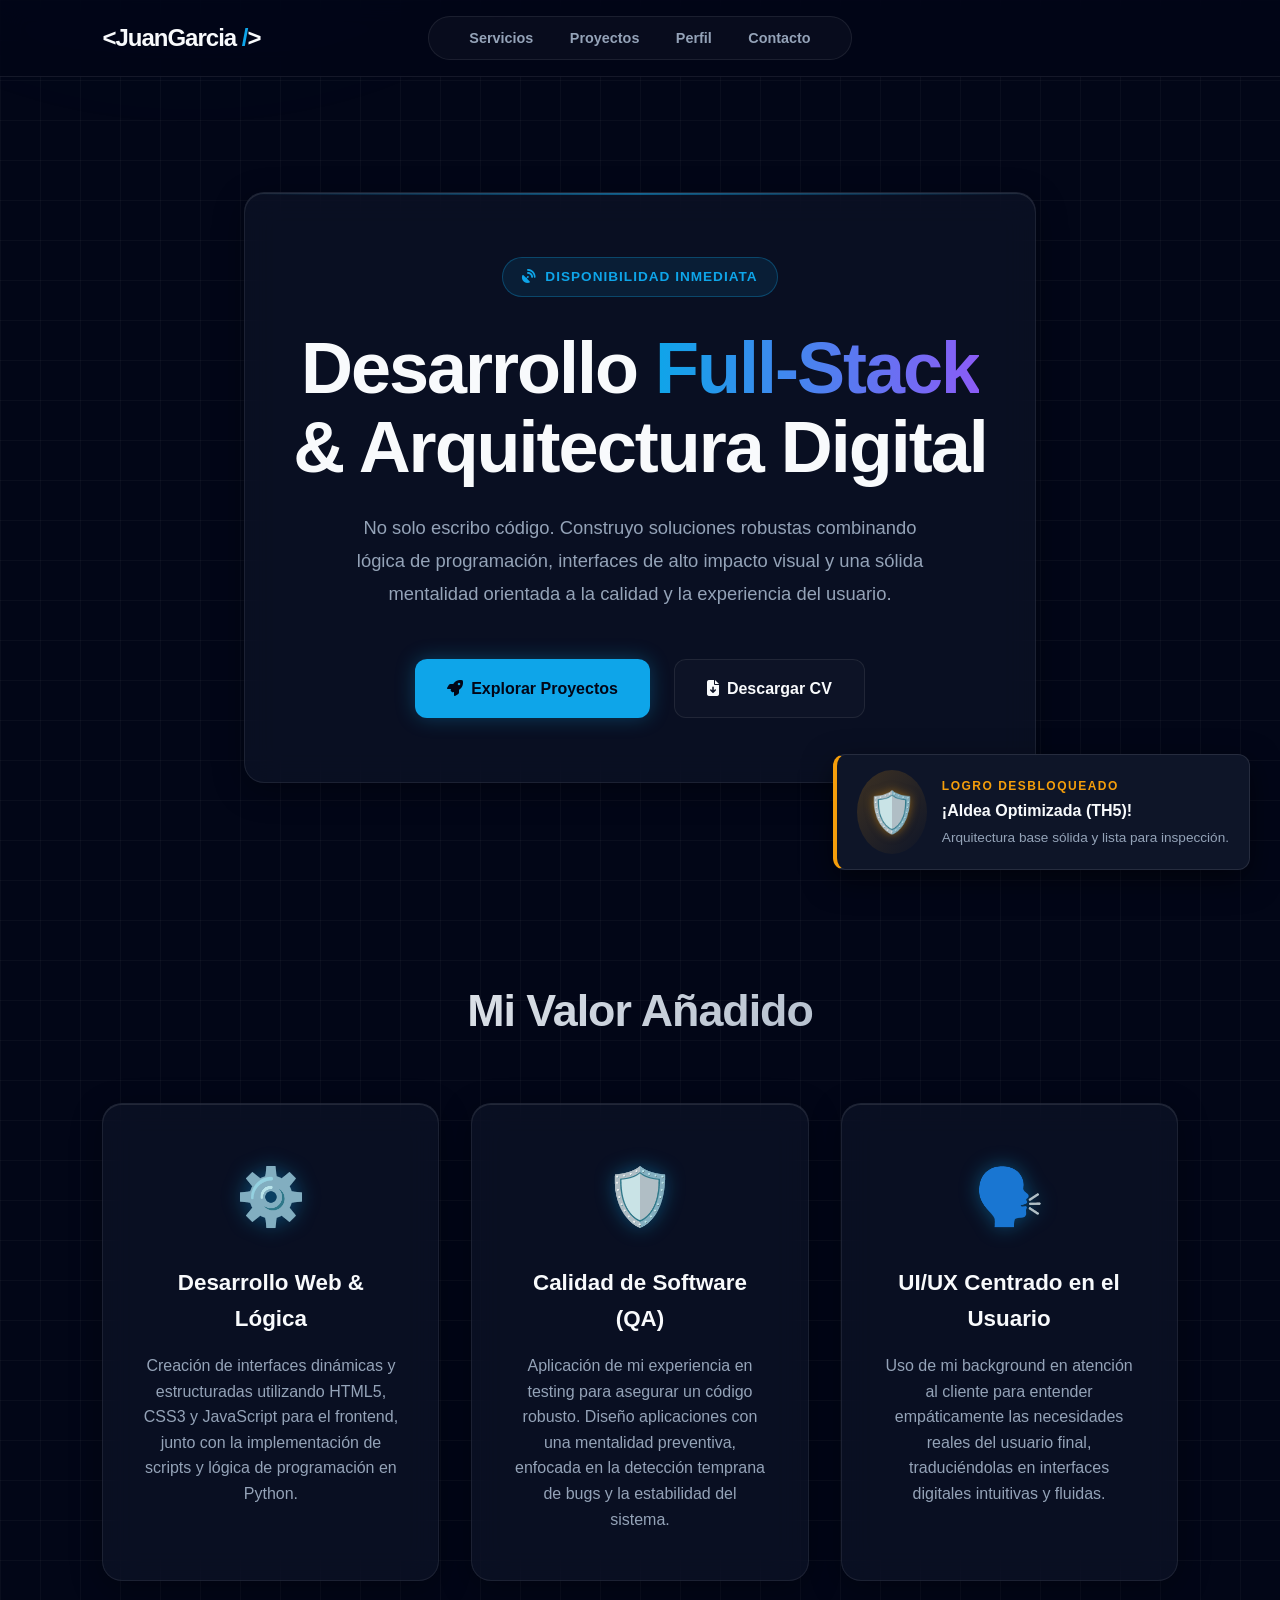
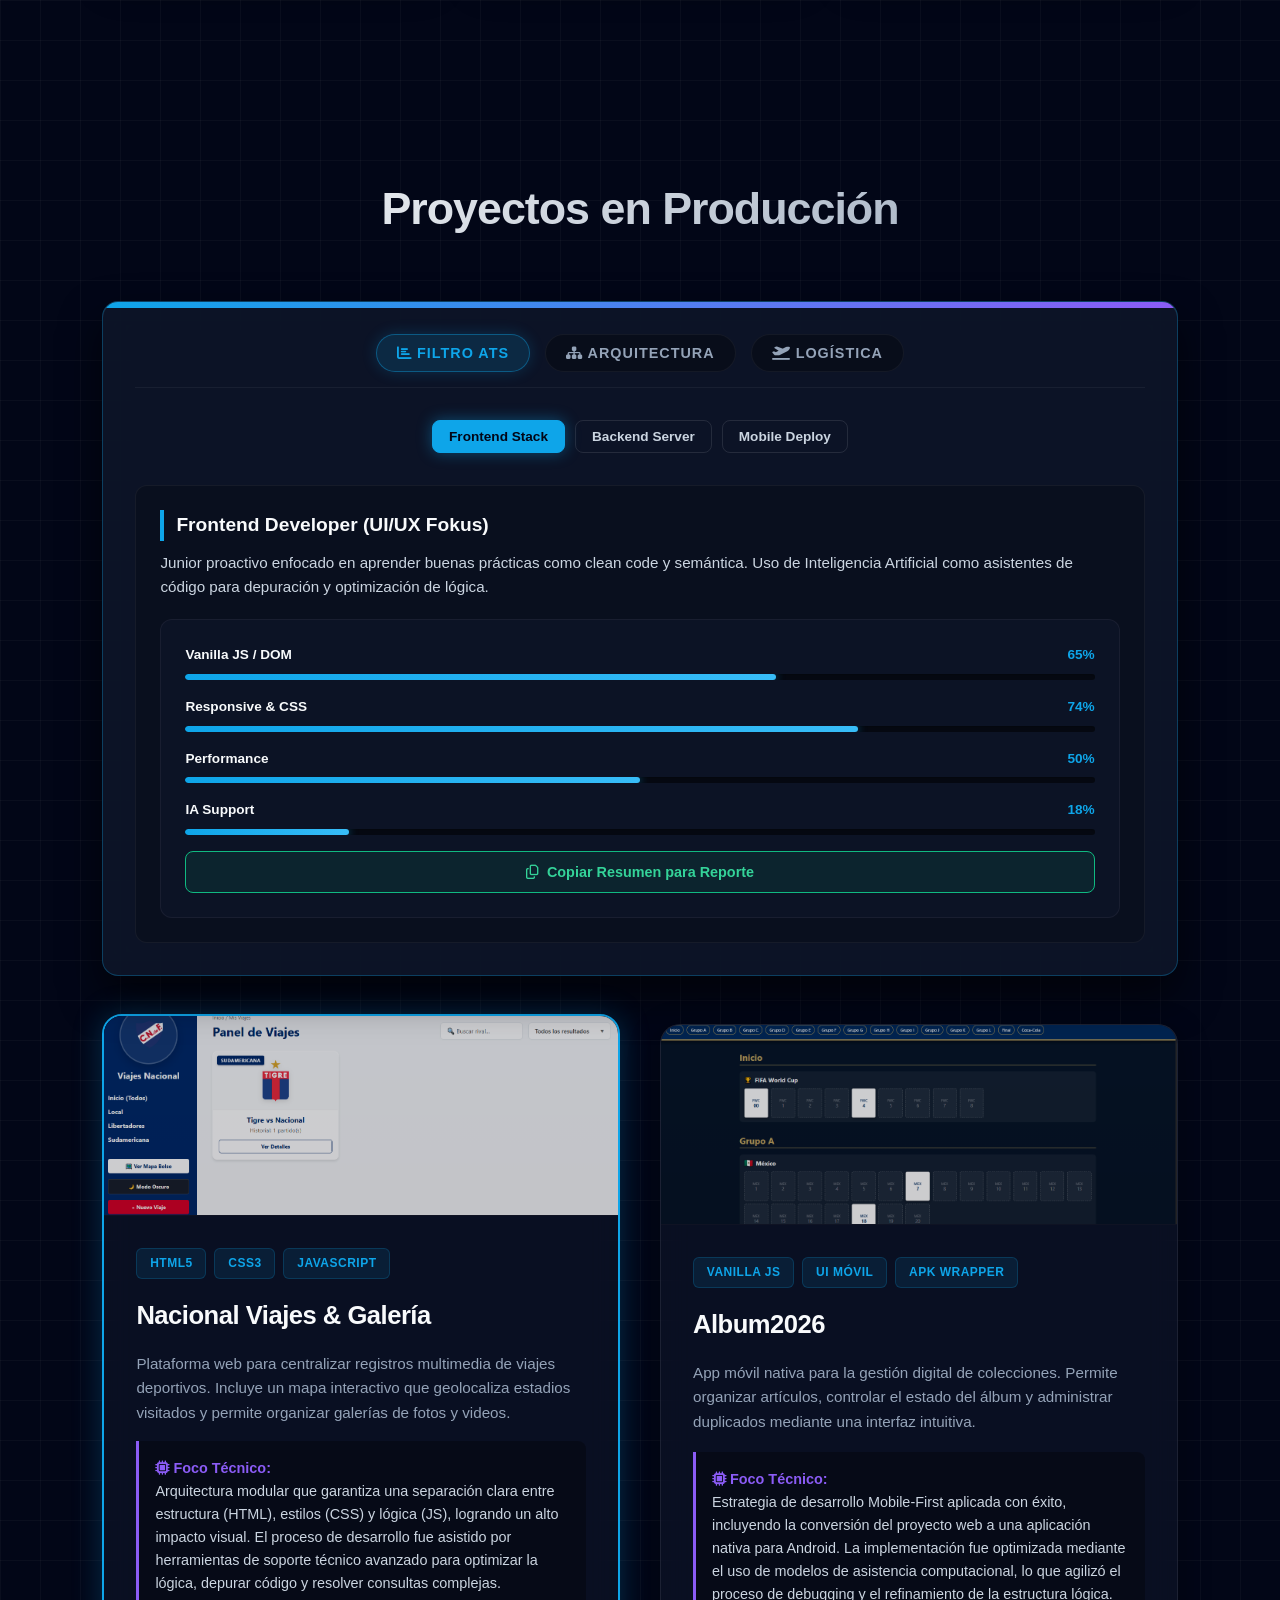
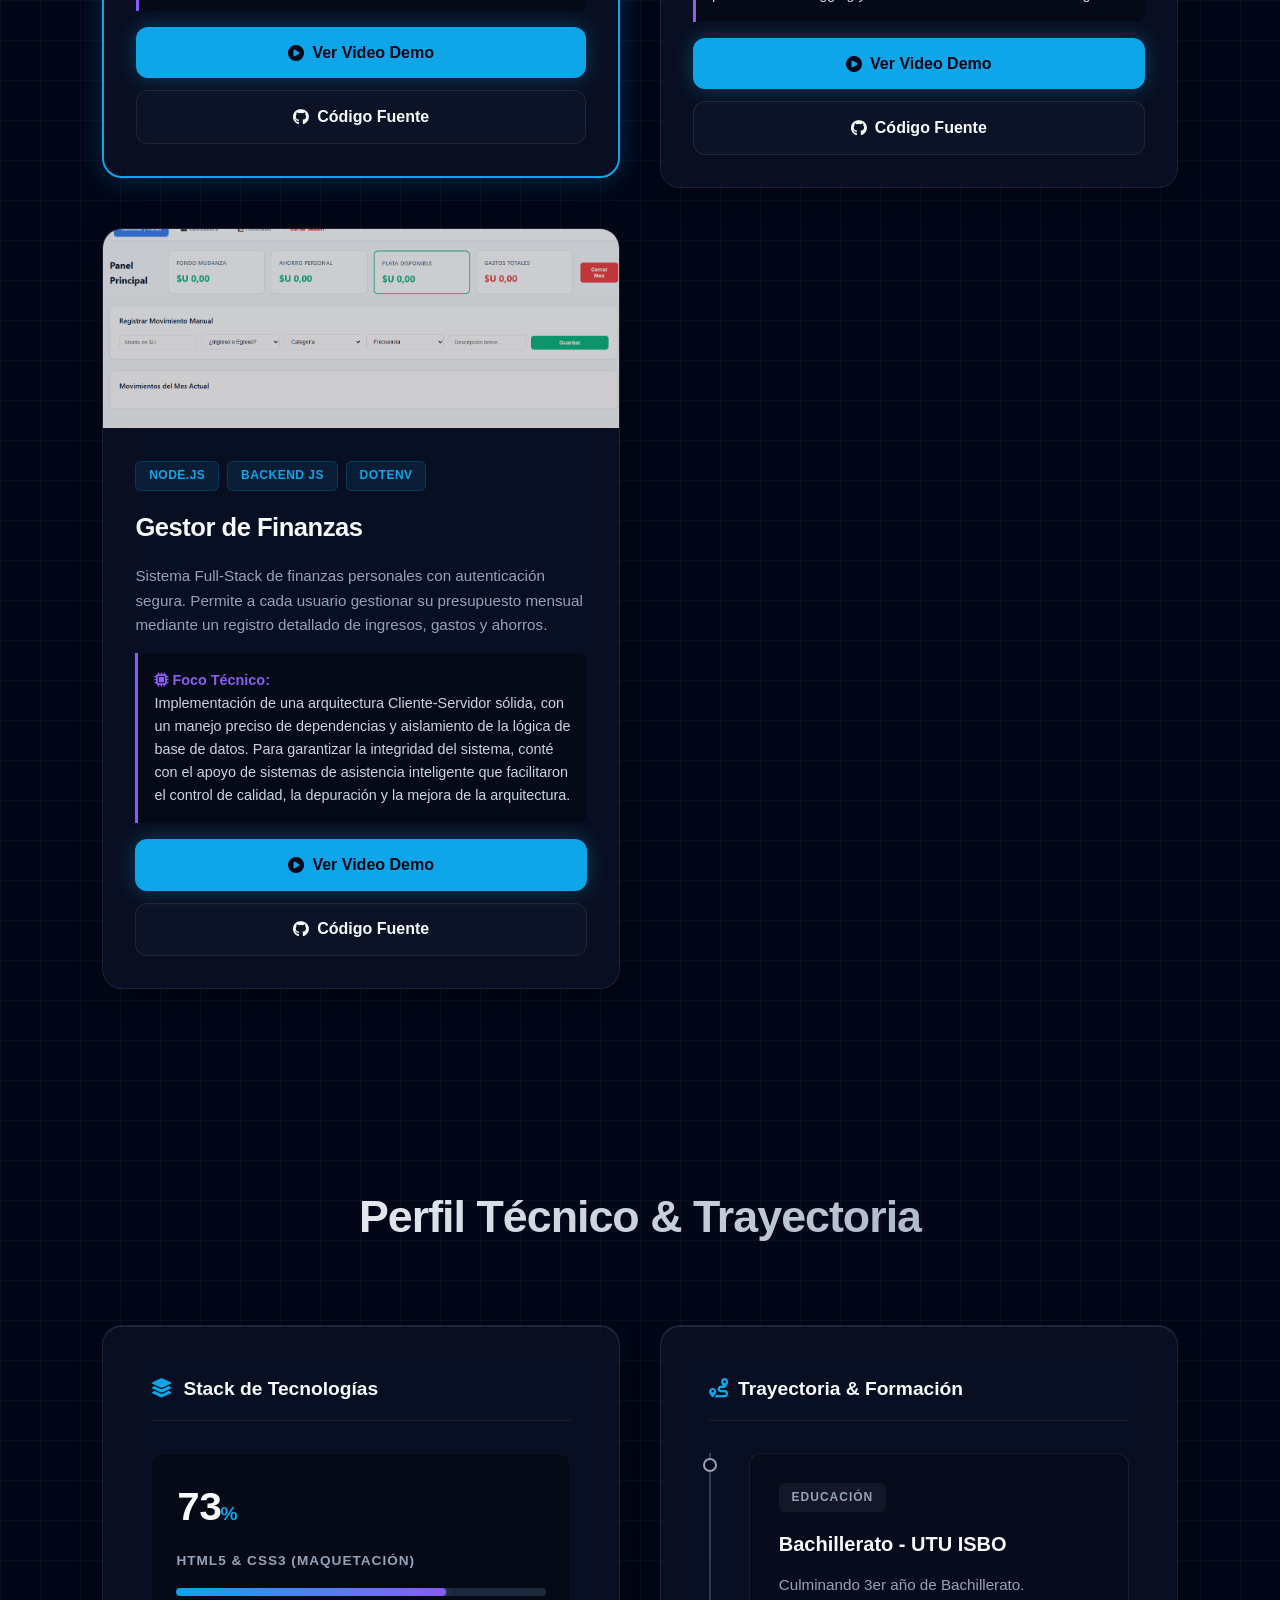
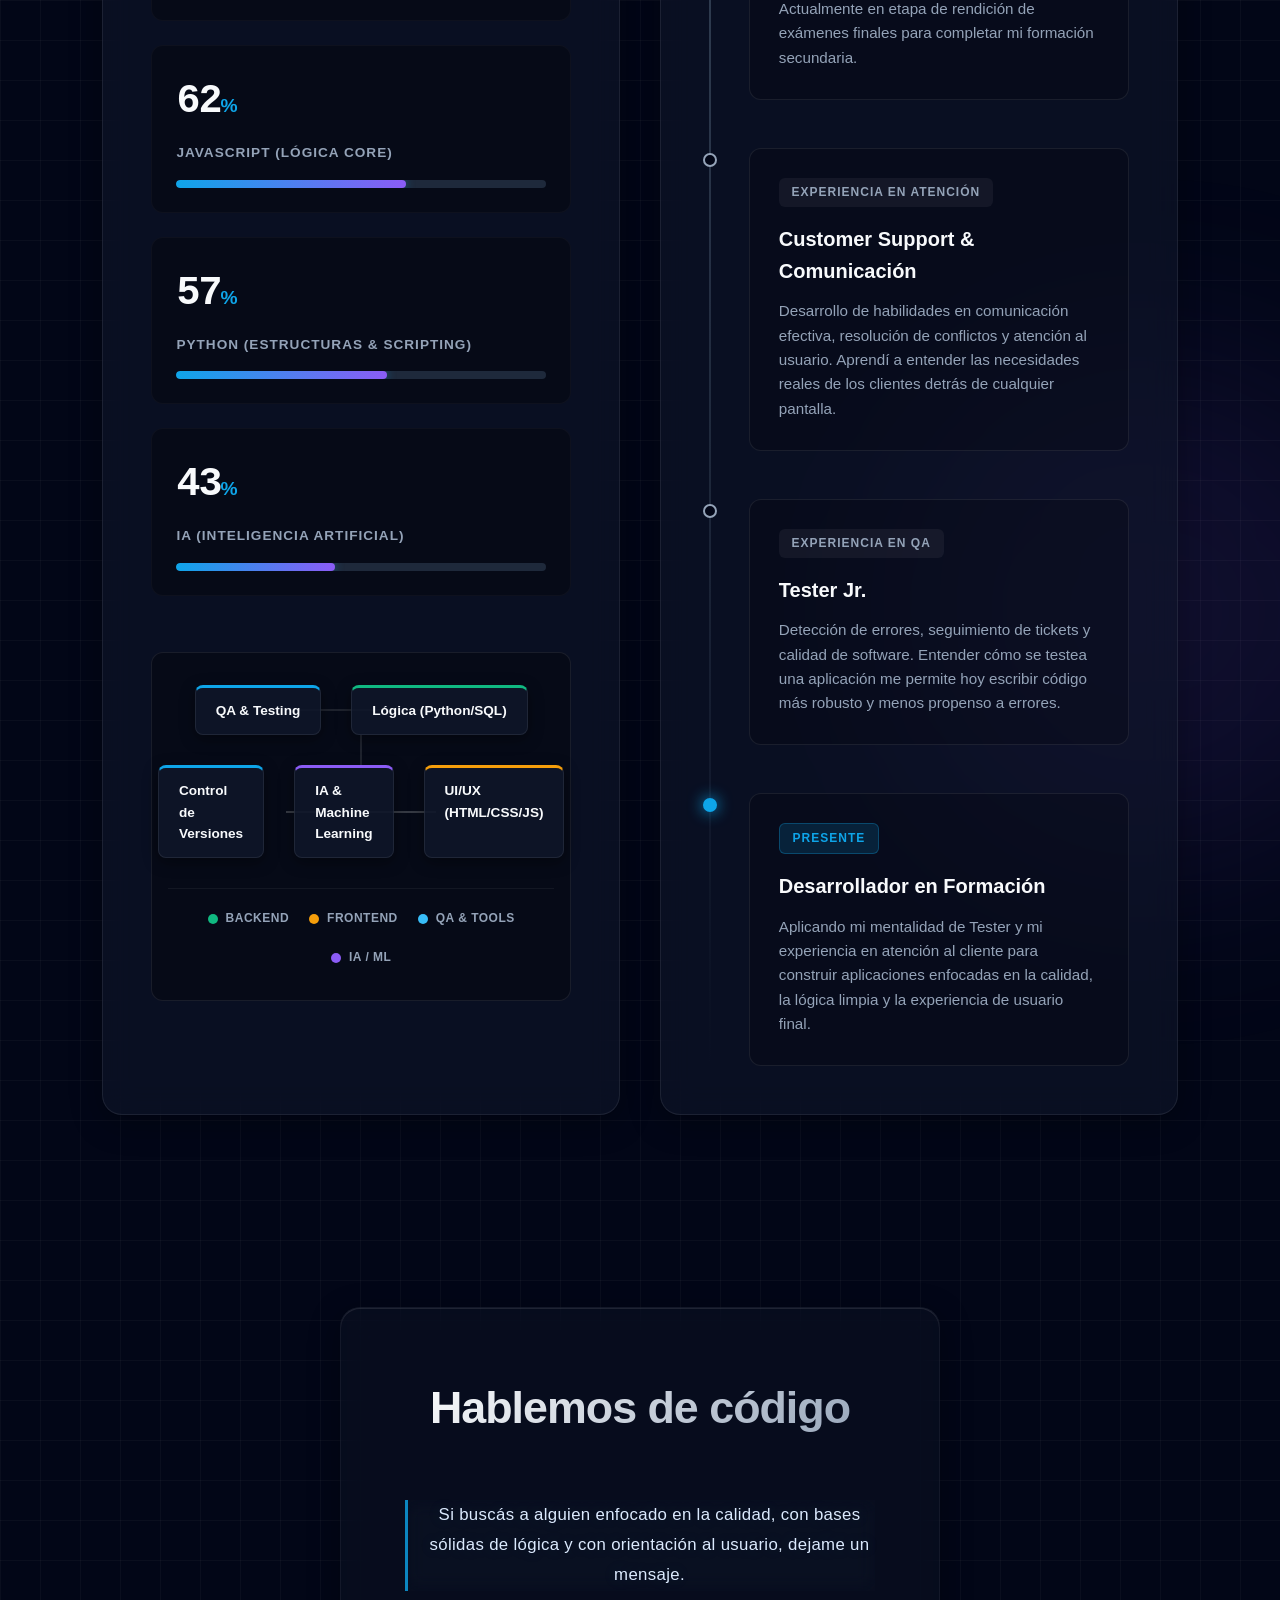
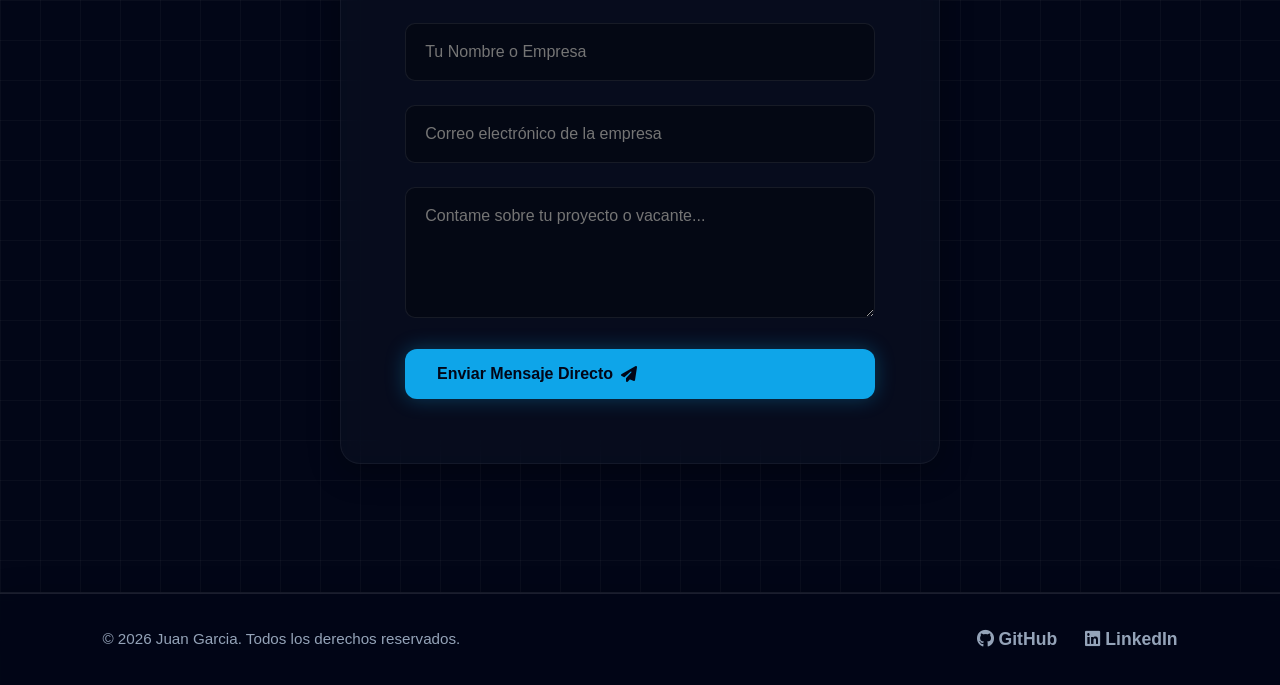
==== commit e20f5282: "Actualización: Portfolio v1.0." ====
--- a/HTML/index.html
+++ b/HTML/index.html
@@ -4,8 +4,16 @@
     <meta charset="UTF-8">
     <meta name="viewport" content="width=device-width, initial-scale=1.0">
     <title>Juan Garcia | Full-Stack Developer</title>
+    <meta name="description" content="Portfolio de Juan Garcia, Desarrollador Full-Stack especializado en lógica limpia y UI/UX.">
+    <meta property="og:title" content="Juan Garcia | Full-Stack Developer">
+    <meta property="og:description" content="Desarrollo web y arquitectura digital centrada en el usuario.">
     <link rel="stylesheet" href="../CSS/style.css">
     <link rel="stylesheet" href="https://cdnjs.cloudflare.com/ajax/libs/font-awesome/6.4.0/css/all.min.css">
+
+    <meta property="og:title" content="Juan Garcia | Full-Stack Developer">
+    <meta property="og:description" content="Desarrollador enfocado en calidad y lógica.">
+    <meta property="og:image" content="URL_DE_TU_IMAGEN_DE_PORTADA">
+
 </head>
 <body>
     <div class="ambient-glow glow-1"></div>
@@ -175,7 +183,7 @@
                         <input type="text" id="name" name="nombre" placeholder="Tu Nombre o Empresa" required>
                     </div>
                     <div class="form-group">
-                        <input type="email" id="email" name="email" placeholder="Correo electrónico" required>
+                        <input type="email" id="email" name="email" placeholder="Correo electrónico de la empresa" required>
                     </div>
                     <div class="form-group">
                         <textarea id="message" name="mensaje" rows="5" placeholder="Contame sobre tu proyecto o vacante..." required></textarea>
--- a/CSS/style.css
+++ b/CSS/style.css
@@ -162,9 +162,51 @@
 
 /* CONTACTO */
 .contact-container { padding: 4rem; max-width: 600px; margin: 0 auto; background: rgba(15, 23, 42, 0.4); border: 1px solid rgba(255,255,255,0.05); }
+.contact-subtitle {
+    margin: 1rem 0 2rem;
+    font-size: 1.05rem;
+    line-height: 1.8;
+    color: #dbeafe;
+    max-width: 32rem;
+    text-align: center;
+    letter-spacing: 0.02em;
+    text-shadow: 0 0 18px rgba(14, 165, 233, 0.15);
+    border-left: 3px solid rgba(14, 165, 233, 0.8);
+    padding-left: 1rem;
+    backdrop-filter: blur(10px);
+}
 .contact-form { display: flex; flex-direction: column; gap: 1.5rem; text-align: left; }
 .form-group input, .form-group textarea { width: 100%; padding: 1.2rem; background: rgba(0, 0, 0, 0.3); border: 1px solid var(--glass-border); border-radius: 10px; color: var(--text-main); font-size: 1rem; transition: all 0.3s; font-family: inherit; }
 .form-group input:focus, .form-group textarea:focus { outline: none; border-color: var(--accent); background: rgba(0,0,0,0.5); box-shadow: 0 0 15px rgba(14, 165, 233, 0.1); }
+
+/* Success toast (mensaje de envío) */
+.success-toast {
+    position: fixed;
+    left: 50%;
+    top: 18%;
+    transform: translate(-50%, -10%) scale(0.98);
+    background: rgba(14,165,233,0.08);
+    color: #e6f7ff;
+    border: 1px solid rgba(14,165,233,0.18);
+    padding: 0.9rem 1.2rem;
+    border-radius: 12px;
+    box-shadow: 0 8px 30px rgba(2,6,23,0.5);
+    backdrop-filter: blur(8px);
+    z-index: 2000;
+    min-width: 260px;
+    text-align: center;
+    font-weight: 700;
+    opacity: 0;
+    transition: opacity 260ms ease, transform 260ms ease;
+}
+.success-toast.show {
+    opacity: 1;
+    transform: translate(-50%, 0) scale(1);
+}
+.success-toast.hide {
+    opacity: 0;
+    transform: translate(-50%, -10%) scale(0.98);
+}
 
 /* FOOTER */
 .main-footer { padding: 2rem 8%; margin-top: 4rem; display: flex; justify-content: space-between; align-items: center; color: var(--text-muted); font-size: 0.95rem; flex-wrap: wrap; gap: 1rem; border-radius: 0; border: none; border-top: 1px solid var(--glass-border); background: rgba(2, 6, 23, 0.9); }
